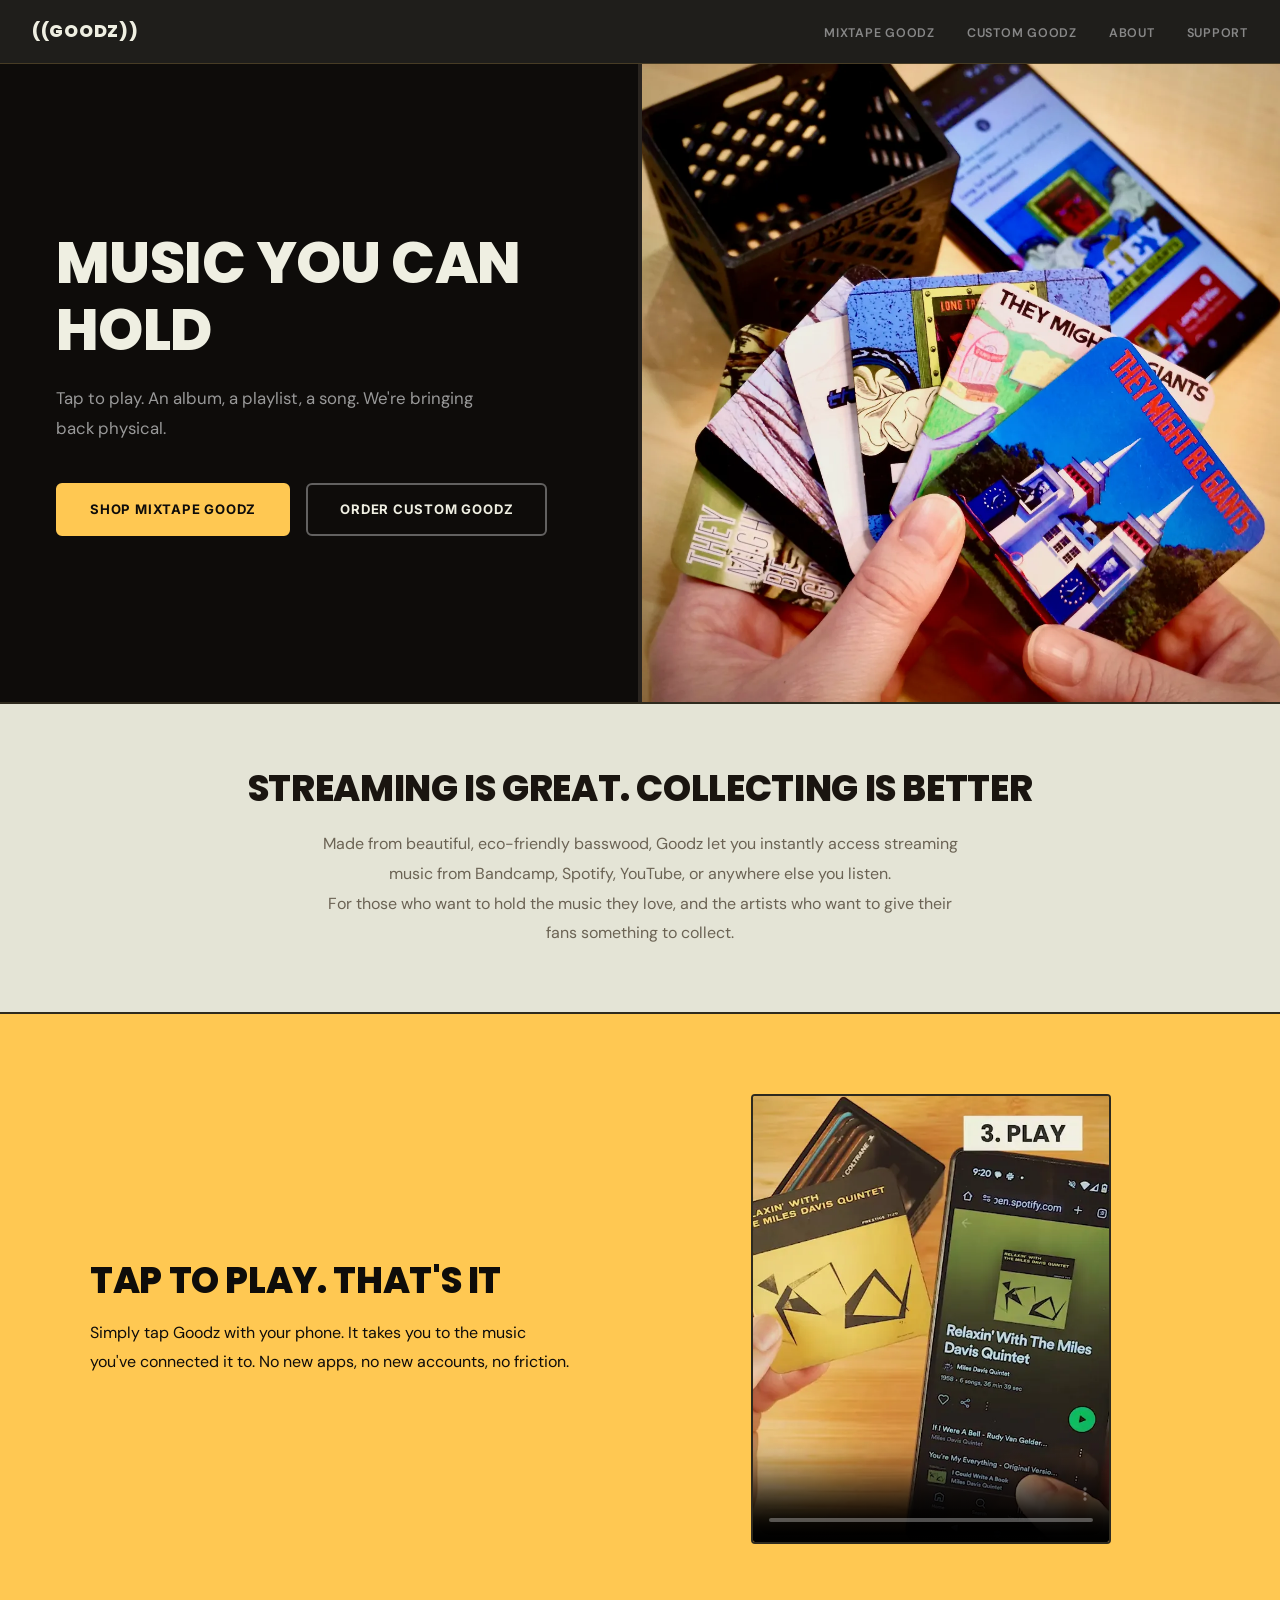
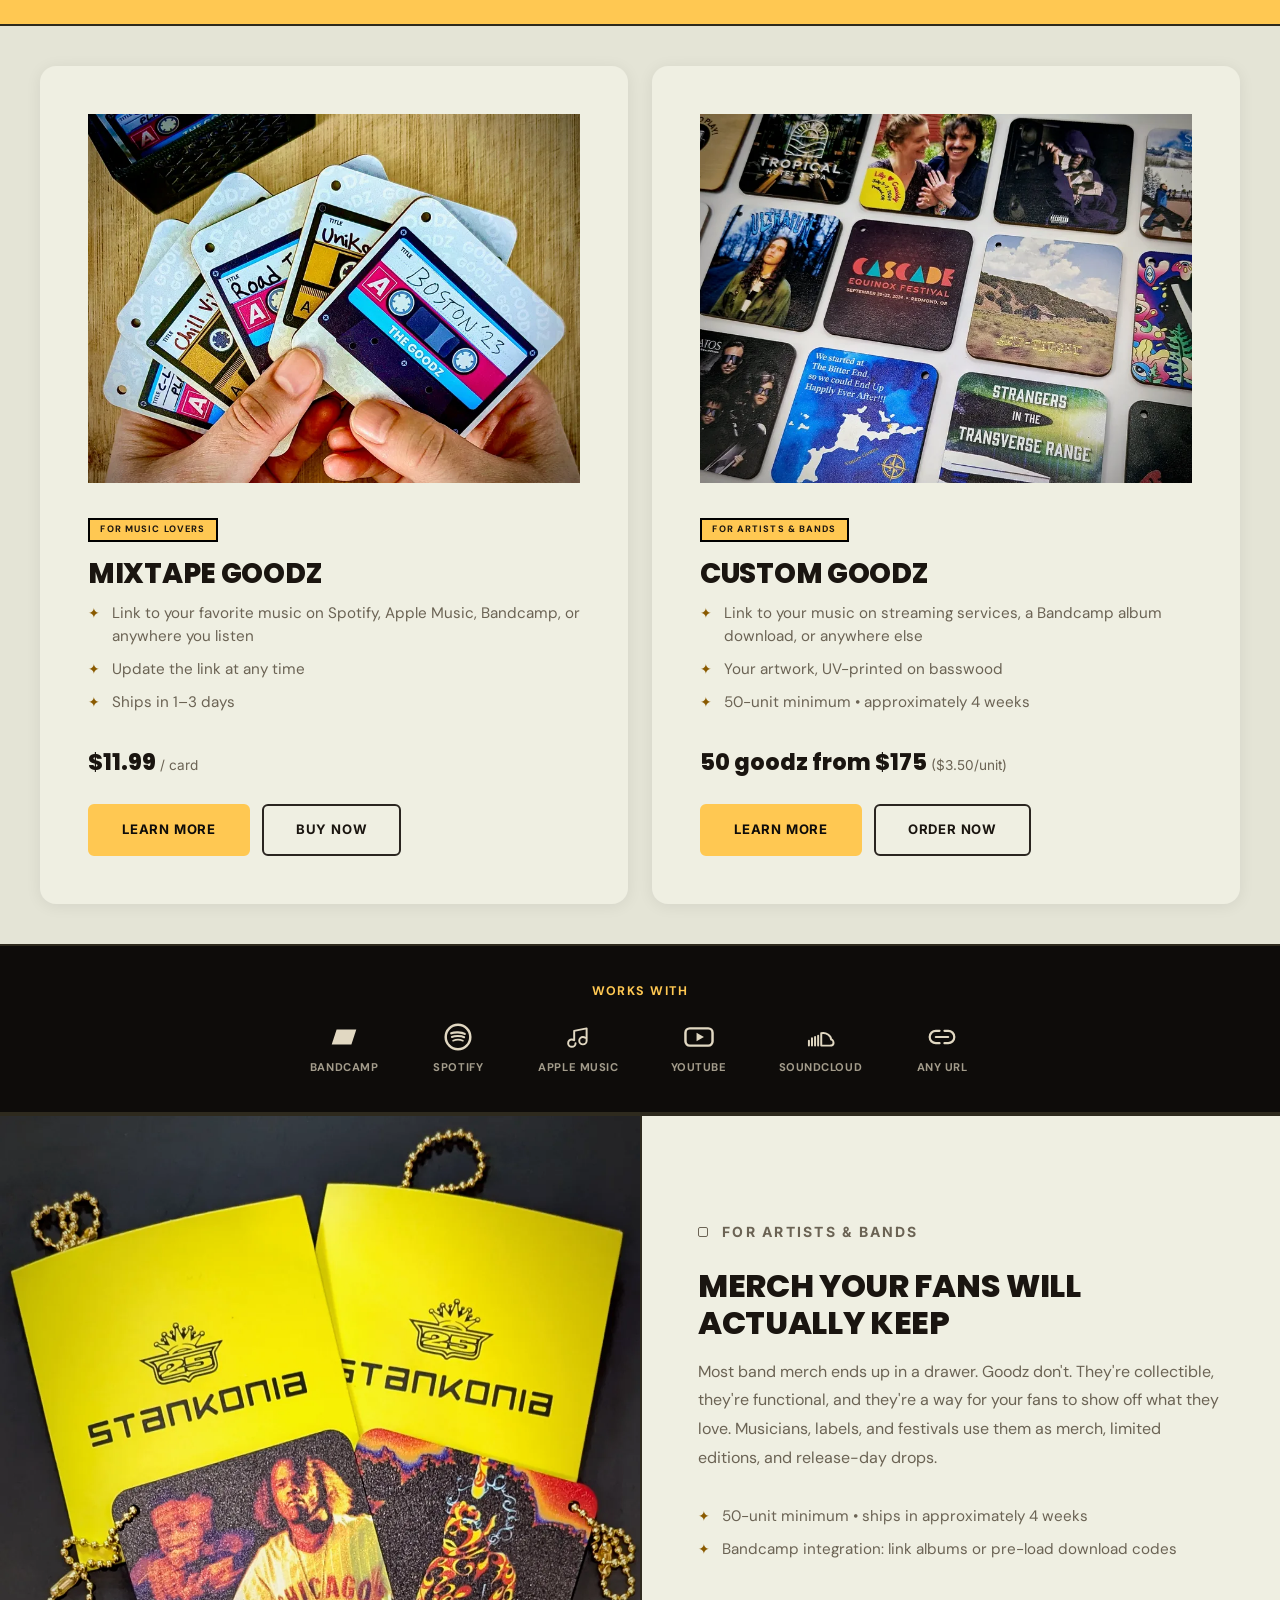
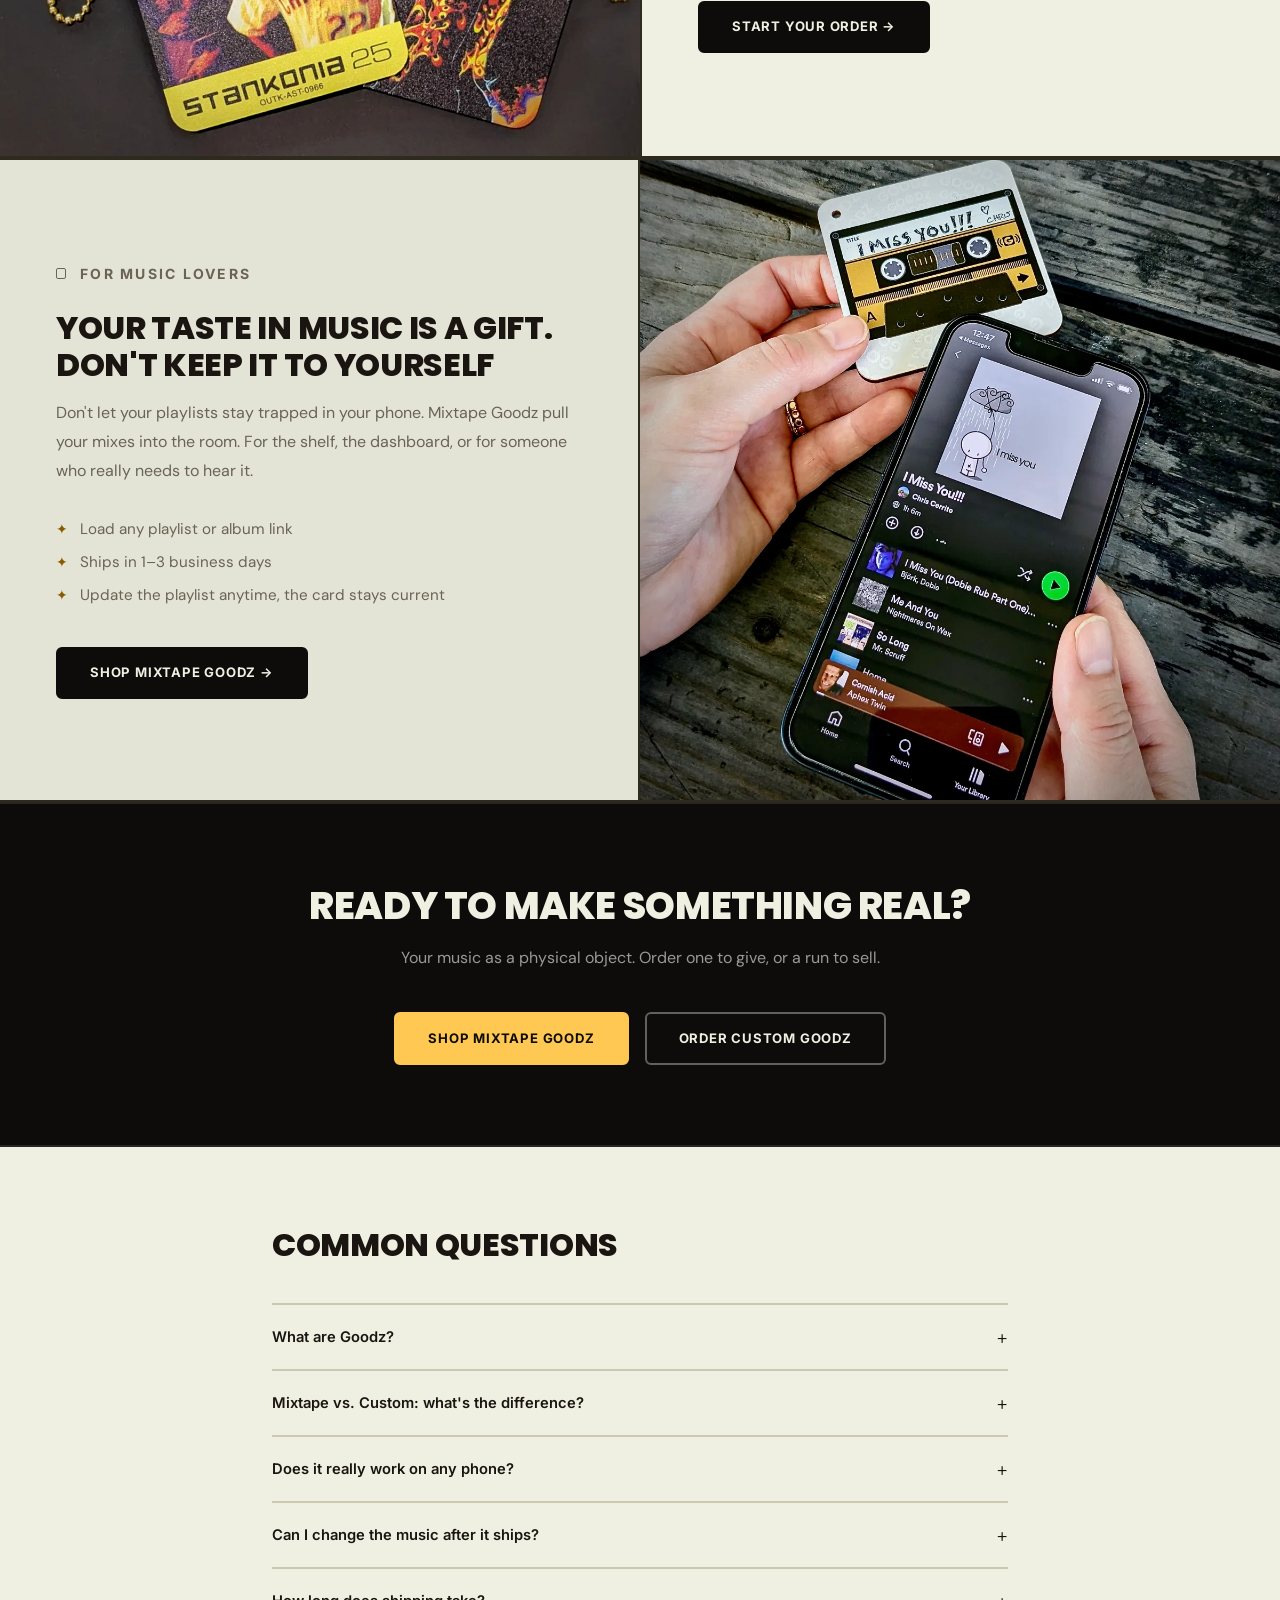
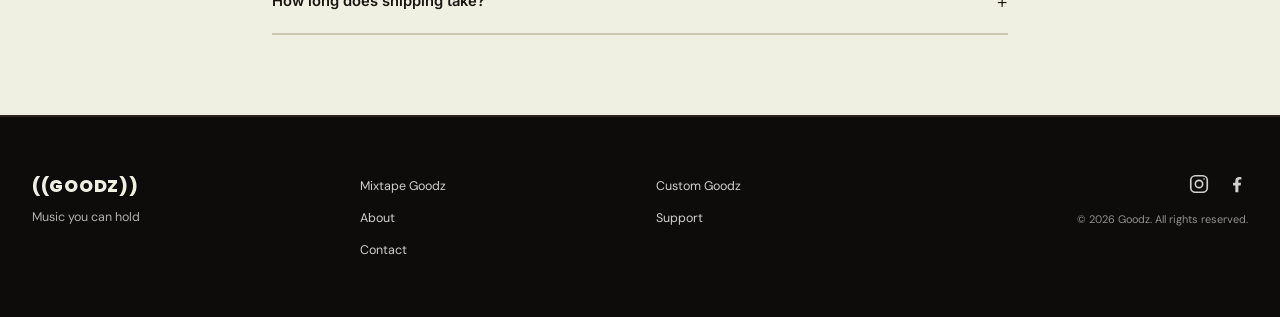
==== index.html @ 5e4407a6 "Pricing: round Custom Goodz base to $3.50 / $175 sitewide Update the 50-unit base price from $3.51 t" ====
<!DOCTYPE html>
<html lang="en">
<head>
  <meta charset="UTF-8">
  <meta name="viewport" content="width=device-width, initial-scale=1.0">
  <title>Goodz - Music You Can Hold</title>
  <link rel="preconnect" href="https://fonts.googleapis.com">
  <link href="https://fonts.googleapis.com/css2?family=Poppins:wght@700;800&family=Inter:wght@400;500;600;700&display=swap" rel="stylesheet">
  <link rel="icon" type="image/png" href="favicon.png">
  <link rel="apple-touch-icon" href="apple-touch-icon.png">
  <link rel="stylesheet" href="style.css">
  <link rel="stylesheet" href="style-warm.css">
  <style>
    .usp-list { list-style: none; display: flex; flex-direction: column; gap: 0.65rem; margin-bottom: 2rem; }
    .usp-list li { display: flex; align-items: baseline; gap: 0.75rem; font-size: 0.95rem; color: var(--text-light); }
    .usp-list li::before { content: "✦"; color: var(--amber-ink); flex-shrink: 0; font-size: 0.85rem; }

    .feature-grid { display: grid; grid-template-columns: repeat(3, 1fr); gap: 0; border: var(--border); margin-top: 2.5rem; }
    .feature-card { padding: 2.5rem 2rem; border-right: var(--border-inner); }
    .feature-card:last-child { border-right: none; }
    .feature-icon { font-size: 1.75rem; margin-bottom: 1rem; display: block; }
    .feature-card h3 { font-size: 0.9rem; margin-bottom: 0.5rem; }
    .feature-card p { font-size: 0.82rem; color: var(--text-light); line-height: 1.65; }

    @media (max-width: 900px) {
      .feature-grid { grid-template-columns: 1fr; }
      .feature-card { border-right: none; border-bottom: var(--border-inner); }
      .feature-card:last-child { border-bottom: none; }
    }

    .two-audience {
      background: var(--off-white);
      border-bottom: var(--border);
      padding: 4rem 2rem;
    }
    .two-audience-inner {
      max-width: 800px;
      margin: 0 auto;
      text-align: center;
    }
    .two-audience h2 { font-size: clamp(1.5rem, 3vw, 2.25rem); margin-bottom: 1.25rem; }
    .two-audience p { font-size: 1rem; color: var(--text-light); line-height: 1.85; max-width: 640px; margin: 0 auto; }

    .video-section {
      background: var(--amber);
      border-bottom: var(--border);
      padding: 5rem 2rem;
    }
    .video-inner {
      max-width: 1100px;
      margin: 0 auto;
      display: grid;
      grid-template-columns: 1fr 1fr;
      gap: 4rem;
      align-items: center;
    }
    .video-text h2 { font-size: clamp(1.6rem, 3vw, 2.25rem); margin-bottom: 1rem; color: var(--black); }
    .video-text p { color: var(--black); line-height: 1.85; max-width: 480px; }
    .video-frame { display: flex; justify-content: center; }
    .video-frame video {
      width: 100%;
      max-width: 360px;
      aspect-ratio: 4/5;
      background: #000;
      border: var(--border);
      border-radius: 4px;
      object-fit: cover;
    }
    @media (max-width: 900px) {
      .video-inner { grid-template-columns: 1fr; gap: 2rem; }
      .video-text { text-align: center; }
      .video-text p { margin: 0 auto; }
    }
  </style>
</head>
<body>

<!-- NAV -->
<nav class="nav">
  <a href="index.html" class="nav-logo">((GOODZ))</a>
  <ul class="nav-links">
    <li><a href="mixtape.html">Mixtape Goodz</a></li>
    <li><a href="custom.html">Custom Goodz</a></li>
    <li><a href="about.html">About</a></li>
    <li><a href="support.html">Support</a></li>  </ul>
  <button class="nav-toggle" aria-label="Menu" onclick="document.querySelector(&apos;.nav-links&apos;).classList.toggle(&apos;is-open&apos;)">☰</button>
</nav>

<!-- HERO -->
<section class="hero">
  <div class="hero-text">
    <h1 class="hero-title">Music you can hold</h1>
    <p class="hero-sub">Tap to play. An album, a playlist, a song. We're bringing back physical.</p>
    <div class="hero-ctas">
      <a href="mixtape.html" class="btn btn-amber">Shop Mixtape Goodz</a>
      <a href="custom.html" class="btn btn-ghost">Order Custom Goodz</a>
    </div>
  </div>
  <div class="hero-visual">
    <img src="photos/home-hero.webp" alt="A fan of Goodz cards held in two hands, with a wooden crate of Goodz and a phone showing a Bandcamp page in the background.">
  </div>
</section>


<!-- TWO-AUDIENCE INTRO -->
<div class="two-audience">
  <div class="two-audience-inner">
    <h2>Streaming is great. Collecting is better</h2>
    <p>Made from beautiful, eco-friendly basswood, Goodz let you instantly access streaming music from Bandcamp, Spotify, YouTube, or anywhere else you listen.</p>
    <p>For those who want to hold the music they love, and the artists who want to give their fans something to collect.</p>
  </div>
</div>

<!-- VIDEO EXPLAINER -->
<section class="video-section">
  <div class="video-inner">
    <div class="video-text">
      <h2>Tap to Play. That's It</h2>
      <p>Simply tap Goodz with your phone. It takes you to the music you've connected it to. No new apps, no new accounts, no friction.</p>
    </div>
    <div class="video-frame">
      <video src="photos/explainer.mp4" poster="photos/explainer-poster.webp" autoplay muted loop playsinline controls preload="metadata" aria-label="Explainer video showing a Goodz card being tapped with a phone, which opens a Miles Davis album on Spotify."></video>
    </div>
  </div>
</section>

<!-- PRODUCT CARDS -->
<div class="product-grid">
  <div class="product-card">
    <div class="product-card-img">
      <img src="photos/home-mixtape-card.webp" alt="A fan of cassette-themed Mixtape Goodz cards held in two hands, with a small wooden crate of more Goodz in the background.">
    </div>
    <div class="product-tag">For Music Lovers</div>
    <h2>Mixtape Goodz</h2>
    <ul class="usp-list">
      <li>Link to your favorite music on Spotify, Apple Music, Bandcamp, or anywhere you listen</li>
      <li>Update the link at any time</li>
      <li>Ships in 1–3 days</li>
    </ul>
    <div class="product-price">$11.99 <span>/ card</span></div>
    <div class="btn-group">
      <a href="mixtape.html" class="btn btn-amber">Learn more</a>
      <a href="https://shop.getthegoodz.com" class="btn btn-outline">Buy now</a>
    </div>
  </div>
  <div class="product-card">
    <div class="product-card-img">
      <img src="photos/home-custom-card.webp" alt="A flat lay of many custom-printed Goodz cards showing various album art and event designs.">
    </div>
    <div class="product-tag">For Artists &amp; Bands</div>
    <h2>Custom Goodz</h2>
    <ul class="usp-list">
      <li>Link to your music on streaming services, a Bandcamp album download, or anywhere else</li>
      <li>Your artwork, UV-printed on basswood</li>
      <li>50-unit minimum • approximately 4 weeks</li>
    </ul>
    <div class="product-price">50 goodz from $175 <span>($3.50/unit)</span></div>
    <div class="btn-group">
      <a href="custom.html" class="btn btn-amber">Learn more</a>
      <a href="order.html" class="btn btn-outline">Order now</a>
    </div>
  </div>
</div>

<!-- COMPAT BAR -->
<div class="compat-bar dark">
  <div class="works-with-inner">
    <strong class="works-with-label">Works with</strong>
    <div class="works-with-icons">
      <div class="works-with-item" title="Bandcamp">
        <svg width="32" height="32" viewBox="0 0 26 26" fill="none" aria-hidden="true">
          <path d="M7 7 L23 7 L19 19 L3 19 Z" fill="currentColor"/>
        </svg>
        <span>Bandcamp</span>
      </div>
      <div class="works-with-item" title="Spotify">
        <svg width="32" height="32" viewBox="0 0 26 26" fill="none" aria-hidden="true">
          <circle cx="13" cy="13" r="10" stroke="currentColor" stroke-width="2"/>
          <path d="M7.5 10 C 10 9 16 9 18.5 10.5" stroke="currentColor" stroke-width="1.8" fill="none" stroke-linecap="round"/>
          <path d="M8 13 C 10.5 12 15.5 12 18 13.2" stroke="currentColor" stroke-width="1.6" fill="none" stroke-linecap="round"/>
          <path d="M9 16 C 11 15.2 15 15.2 17 16" stroke="currentColor" stroke-width="1.4" fill="none" stroke-linecap="round"/>
        </svg>
        <span>Spotify</span>
      </div>
      <div class="works-with-item" title="Apple Music">
        <svg width="32" height="32" viewBox="0 0 26 26" fill="none" aria-hidden="true">
          <path d="M11 18 C11 19.66 9.66 21 8 21 C6.34 21 5 19.66 5 18 C5 16.34 6.34 15 8 15 C8.7 15 9.36 15.24 9.9 15.63 V8 L20 6 V16 C20 17.66 18.66 19 17 19 C15.34 19 14 17.66 14 16 C14 14.34 15.34 13 17 13 C17.7 13 18.36 13.24 18.9 13.63" stroke="currentColor" stroke-width="1.6" fill="none" stroke-linejoin="round" stroke-linecap="round"/>
        </svg>
        <span>Apple Music</span>
      </div>
      <div class="works-with-item" title="YouTube">
        <svg width="32" height="32" viewBox="0 0 26 26" fill="none" aria-hidden="true">
          <rect x="2" y="6" width="22" height="14" rx="3.5" stroke="currentColor" stroke-width="2"/>
          <path d="M11 9.5 L17 13 L11 16.5 Z" fill="currentColor"/>
        </svg>
        <span>YouTube</span>
      </div>
      <div class="works-with-item" title="SoundCloud">
        <svg width="32" height="32" viewBox="0 0 26 26" fill="none" aria-hidden="true">
          <path d="M4 16 V20 M6.5 14 V20 M9 13 V20 M11.5 12 V20" stroke="currentColor" stroke-width="1.6" stroke-linecap="round"/>
          <path d="M14 10 C 18 9 22 12 22 15 C 23 15 24 16.3 24 17.8 C 24 19.45 22.66 20 21 20 L 14 20 Z" stroke="currentColor" stroke-width="1.6" fill="none" stroke-linejoin="round"/>
        </svg>
        <span>SoundCloud</span>
      </div>
      <div class="works-with-item" title="Any URL">
        <svg width="32" height="32" viewBox="0 0 26 26" fill="none" aria-hidden="true">
          <path d="M11 8 H8 a5 5 0 0 0 0 10 H11" stroke="currentColor" stroke-width="1.8" stroke-linecap="round" fill="none"/>
          <path d="M15 8 H18 a5 5 0 0 1 0 10 H15" stroke="currentColor" stroke-width="1.8" stroke-linecap="round" fill="none"/>
          <path d="M8 13 H18" stroke="currentColor" stroke-width="1.8" stroke-linecap="round"/>
        </svg>
        <span>Any URL</span>
      </div>
    </div>
  </div>
</div>

<!-- SPLIT: CUSTOM -->
<div class="split">
  <div class="split-img">
    <img src="photos/home-split-custom.webp" alt="Two Outkast Stankonia 25 Custom Goodz: a yellow card with the Stankonia text logo and a smaller card with the album cover artwork.">
  </div>
  <div class="split-text">
    <p class="section-label">For Artists &amp; Bands</p>
    <h2>Merch your fans will actually keep</h2>
    <p>Most band merch ends up in a drawer. Goodz don't. They're collectible, they're functional, and they're a way for your fans to show off what they love. Musicians, labels, and festivals use them as merch, limited editions, and release-day drops.</p>
    <ul class="usp-list" style="margin-top:0.5rem;">
      <li>50-unit minimum • ships in approximately 4 weeks</li>
      <li>Bandcamp integration: link albums or pre-load download codes</li>
    </ul>
    <a href="custom.html" class="btn btn-black" style="align-self:flex-start;margin-top:0.5rem;">Start your order →</a>
  </div>
</div>

<!-- SPLIT: MIXTAPE -->
<div class="split reverse" style="background:var(--off-white);">
  <div class="split-text">
    <p class="section-label">For Music Lovers</p>
    <h2>Your taste in music is a gift. Don't keep it to yourself</h2>
    <p>Don't let your playlists stay trapped in your phone. Mixtape Goodz pull your mixes into the room. For the shelf, the dashboard, or for someone who really needs to hear it.</p>
    <ul class="usp-list" style="margin-top:0.5rem;">
      <li>Load any playlist or album link</li>
      <li>Ships in 1–3 business days</li>
      <li>Update the playlist anytime, the card stays current</li>
    </ul>
    <a href="mixtape.html" class="btn btn-black" style="align-self:flex-start;margin-top:0.5rem;">Shop Mixtape Goodz →</a>
  </div>
  <div class="split-img">
    <img src="photos/home-split-mixtape.webp" alt="An 'I Miss You!!!' cassette-themed Mixtape Goodz held next to a phone showing the same-named Spotify playlist by Chris Cerrito.">
  </div>
</div>

<!-- CTA -->
<div class="cta-band">
  <h2>Ready to Make Something Real?</h2>
  <p>Your music as a physical object. Order one to give, or a run to sell.</p>
  <div style="display:flex;gap:1rem;justify-content:center;flex-wrap:wrap;">
    <a href="https://shop.getthegoodz.com" class="btn btn-amber">Shop Mixtape Goodz</a>
    <a href="custom.html" class="btn btn-ghost">Order Custom Goodz</a>
  </div>
</div>

<!-- FAQ -->
<div class="faq" id="faq">
  <h2>Common Questions</h2>

  <div class="faq-item">
    <button class="faq-q" onclick="toggleFaq(this)">What are Goodz? <span class="icon">+</span></button>
    <div class="faq-a">Small wooden cards, about the size of a coaster, with an NFC chip inside. Tap one with your phone and it opens a link. Usually music. Sometimes a video, a web page, or anything else. No app, no account, no download.</div>
  </div>

  <div class="faq-item">
    <button class="faq-q" onclick="toggleFaq(this)">Mixtape vs. Custom: what's the difference? <span class="icon">+</span></button>
    <div class="faq-a">Mixtape Goodz are ready-made cards you load with any playlist link. One-off gifts, personal mixtapes, that kind of thing. Custom Goodz are printed with your own artwork, ordered in runs of 50 or more, and made for artists, labels, and events who want something to sell or hand out.</div>
  </div>

  <div class="faq-item">
    <button class="faq-q" onclick="toggleFaq(this)">Does it really work on any phone? <span class="icon">+</span></button>
    <div class="faq-a">Yes. Works on iPhone 7 and later (hold the top of the phone near the card) and virtually all Android phones made after 2015 (hold the back). The NFC hardware is already in the phone, so there's nothing to download.</div>
  </div>

  <div class="faq-item">
    <button class="faq-q" onclick="toggleFaq(this)">Can I change the music after it ships? <span class="icon">+</span></button>
    <div class="faq-a">Depends which one. Mixtape Goodz can be re-pointed anytime: simply change the destination URL and every tap goes to the new link. Custom Goodz work differently: the artist or brand who placed the order can update the link across the entire run, but individual fans can't redirect the card they're holding. Either way, if the link points to a playlist you control, updating that playlist updates what anyone tapping the card hears.</div>
  </div>

  <div class="faq-item">
    <button class="faq-q" onclick="toggleFaq(this)">How long does shipping take? <span class="icon">+</span></button>
    <div class="faq-a">Mixtape Goodz ship in 1–3 business days. Custom Goodz take approximately 4 weeks from artwork approval to delivery.</div>
  </div>
</div>

<!-- FOOTER -->
<footer>
  <div>
    <div class="footer-logo">((GOODZ))</div>
    <div class="footer-tagline">Music you can hold</div>
  </div>
  <ul class="footer-links">
    <li><a href="mixtape.html">Mixtape Goodz</a></li>
    <li><a href="custom.html">Custom Goodz</a></li>
    <li><a href="about.html">About</a></li>    <li><a href="support.html">Support</a></li>
    <li><a href="https://www.getthegoodz.com/contact">Contact</a></li>
  </ul>
  <div class="footer-right">
    <div class="footer-social">
      <a href="https://www.instagram.com/getthegoodz" aria-label="Instagram">
        <svg viewBox="0 0 24 24" width="22" height="22" fill="none" stroke="currentColor" stroke-width="1.8" stroke-linecap="round" stroke-linejoin="round" aria-hidden="true"><rect x="3" y="3" width="18" height="18" rx="5"/><circle cx="12" cy="12" r="4"/><circle cx="17.5" cy="6.5" r="0.9" fill="currentColor" stroke="none"/></svg>
      </a>
      <a href="https://www.facebook.com/getthegoodz" aria-label="Facebook">
        <svg viewBox="0 0 24 24" width="22" height="22" fill="currentColor" aria-hidden="true"><path d="M13.5 21v-7.5h2.5l.4-3h-2.9V8.6c0-.9.25-1.5 1.55-1.5h1.65V4.4c-.3-.04-1.3-.12-2.45-.12-2.4 0-4.05 1.46-4.05 4.15v2.07H7.7v3h2.5V21h3.3z"/></svg>
      </a>
    </div>
    <div class="footer-copy">© 2026 Goodz. All rights reserved.</div>
  </div>
</footer>

<script>
function toggleFaq(btn) { btn.parentElement.classList.toggle('open'); }
</script>
</body>
</html>
---- style.css ----
*, *::before, *::after { box-sizing: border-box; margin: 0; padding: 0; }

:root {
  --amber: #E8A820;
  --amber-dark: #cf941a;
  --amber-ink: #8a5a00;        /* darker amber for foreground glyphs on light backgrounds */
  --black: #111111;
  --black-border: #000000;
  --white: #ffffff;
  --off-white: #f7f6f1;
  --text: #1a1a1a;
  --text-light: #666666;
  --text-lighter: #999999;
  --border: 2px solid #111111;
  --border-inner: 1px solid #d8d5cc;
}

html { scroll-behavior: smooth; }

body {
  font-family: 'Inter', sans-serif;
  background: var(--white);
  color: var(--text);
  font-size: 16px;
  line-height: 1.5;
}

h1, h2, h3, h4 {
  font-family: 'Poppins', sans-serif;
  font-weight: 800;
  text-transform: uppercase;
  line-height: 1.15;
  letter-spacing: -0.01em;
}

a { color: inherit; text-decoration: none; }
img { display: block; width: 100%; }

/* ── NAV ── */
.nav {
  position: sticky; top: 0; z-index: 100;
  background: var(--black);
  border-bottom: 2px solid #222;
  padding: 0 2rem;
  display: flex;
  align-items: center;
  justify-content: space-between;
  height: 64px;
}

.nav-logo {
  font-family: 'Poppins', sans-serif;
  font-weight: 800;
  font-size: 1.1rem;
  letter-spacing: 0.04em;
  color: var(--white);
}

.nav-links {
  display: flex;
  align-items: center;
  gap: 2rem;
  list-style: none;
}

.nav-links a {
  font-size: 0.78rem;
  font-weight: 600;
  letter-spacing: 0.06em;
  text-transform: uppercase;
  color: #888;
  transition: color 0.15s;
}

.nav-links a:hover { color: var(--white); }

.nav-links a.is-current { color: var(--white); box-shadow: 0 4px 0 var(--amber); }
.nav-links a.is-current:hover { color: var(--white); }

.nav-shop {
  background: var(--amber) !important;
  color: var(--black) !important;
  padding: 0.5rem 1.25rem;
  font-weight: 700;
  font-size: 0.78rem;
  letter-spacing: 0.06em;
  text-transform: uppercase;
  border: none;
  transition: background 0.15s;
}

.nav-shop:hover { background: var(--amber-dark) !important; color: var(--black) !important; }

.nav-toggle { display: none; background: none; border: none; cursor: pointer; font-size: 1.5rem; color: #fff; }

/* ── BUTTONS ── */
.btn {
  display: inline-block;
  padding: 0.9rem 2rem;
  font-family: 'Inter', sans-serif;
  font-weight: 700;
  font-size: 0.82rem;
  letter-spacing: 0.06em;
  text-transform: uppercase;
  cursor: pointer;
  transition: all 0.15s;
  text-align: center;
}

.btn-amber  { background: var(--amber); color: var(--black); border: 2px solid var(--amber); }
.btn-amber:hover { background: var(--amber-dark); border-color: var(--amber-dark); }

.btn-yellow { background: var(--amber); color: var(--black); border: 2px solid var(--amber); }
.btn-yellow:hover { background: var(--amber-dark); border-color: var(--amber-dark); }

.btn-white  { background: var(--white); color: var(--black); border: 2px solid var(--white); }
.btn-white:hover  { background: #e5e3dd; border-color: #e5e3dd; }

.btn-ghost  { background: transparent; color: var(--white); border: 2px solid rgba(255,255,255,0.35); }
.btn-ghost:hover  { border-color: var(--white); }

.btn-black  { background: var(--black); color: var(--white); border: 2px solid var(--black); }
.btn-black:hover  { background: #2a2a2a; }

.btn-outline { background: transparent; color: var(--text); border: 2px solid var(--black-border); }
.btn-outline:hover { background: var(--off-white); }

/* ── IMAGE PLACEHOLDER ── */
.img-placeholder {
  background: linear-gradient(145deg, #e2dfd6 0%, #ccc9bf 100%);
  display: flex;
  align-items: flex-end;
  justify-content: flex-start;
  color: rgba(0,0,0,0.18);
  font-size: 0.6rem;
  font-weight: 600;
  text-transform: uppercase;
  letter-spacing: 0.07em;
  padding: 1rem;
}

.img-placeholder.dark {
  background: linear-gradient(145deg, #2c2a28 0%, #1a1816 100%);
  color: rgba(255,255,255,0.1);
}

.img-placeholder.warm {
  background: linear-gradient(145deg, #d4c5a5 0%, #bfaa88 100%);
  color: rgba(0,0,0,0.15);
}

/* ── SECTIONS ── */
.section    { padding: 5rem 2rem; max-width: 1200px; margin: 0 auto; }
.section-full { padding: 5rem 2rem; }
.section-sm { padding: 3.5rem 2rem; max-width: 1200px; margin: 0 auto; }

.section-label {
  font-family: 'Inter', sans-serif;
  font-size: 0.875rem;
  font-weight: 700;
  text-transform: uppercase;
  letter-spacing: 0.16em;
  color: var(--text-lighter);
  margin-bottom: 0.75rem;
}

.section-label.on-dark { color: var(--amber); }

/* ── HERO ── */
.hero {
  background: var(--black);
  color: var(--white);
  border-bottom: var(--border);
  display: grid;
  grid-template-columns: 1fr 1fr;
  min-height: 540px;
}

.hero-text {
  padding: 4.5rem 3.5rem;
  display: flex;
  flex-direction: column;
  justify-content: center;
  border-right: 2px solid #2a2a2a;
}

.hero-title {
  font-size: clamp(2.5rem, 4.5vw, 4.5rem);
  margin-bottom: 1.25rem;
  color: var(--white);
}

.hero-sub {
  font-size: 1.05rem;
  color: #999;
  margin-bottom: 2.5rem;
  max-width: 420px;
  line-height: 1.8;
}

.hero-ctas { display: flex; gap: 1rem; flex-wrap: wrap; }

.hero-visual {
  background: #1a1a1a;
  border-left: 2px solid #2a2a2a;
  position: relative;
  overflow: hidden;
}
.hero-visual img {
  width: 100%;
  height: 100%;
  object-fit: cover;
}

/* ── PRODUCT GRID ── */
.product-grid {
  display: grid;
  grid-template-columns: 1fr 1fr;
  border-top: var(--border);
  border-bottom: var(--border);
}

.product-card {
  padding: 3rem;
  border-right: var(--border-inner);
  background: var(--white);
}

.product-card:last-child { border-right: none; }

.product-card-img { aspect-ratio: 4/3; margin-bottom: 2rem; overflow: hidden; }
.product-card-img img { width: 100%; height: 100%; object-fit: cover; }

.product-tag {
  display: inline-block;
  background: var(--amber);
  border: 2px solid #000;
  padding: 0.2rem 0.65rem;
  font-size: 0.58rem;
  font-weight: 700;
  text-transform: uppercase;
  letter-spacing: 0.12em;
  margin-bottom: 1rem;
}

.product-card h2 { font-size: 1.75rem; margin-bottom: 0.75rem; }
.product-card p  { color: var(--text-light); margin-bottom: 1.5rem; line-height: 1.75; font-size: 0.95rem; }
.product-price   { font-size: 1.4rem; font-weight: 800; margin-bottom: 1.5rem; font-family: 'Poppins', sans-serif; }
.product-price span { font-size: 0.85rem; font-weight: 400; color: var(--text-light); font-family: 'Inter', sans-serif; }

/* ── PROOF BAR ── */
.proof-bar {
  background: var(--black);
  color: var(--white);
  padding: 1.85rem 2rem;
  display: flex;
  justify-content: center;
  gap: 3rem;
  flex-wrap: wrap;
  border-top: var(--border);
  border-bottom: var(--border);
}

.proof-item {
  display: flex;
  align-items: baseline;
  gap: 0.55rem;
  font-size: 1.05rem;
  line-height: 1.4;
}

.proof-value {
  font-family: 'Poppins', sans-serif;
  font-weight: 700;
  color: var(--amber);
  letter-spacing: 0.005em;
  white-space: nowrap;
  flex-shrink: 0;
}

.proof-text {
  color: #d6d6d6;
  font-weight: 400;
}

/* ── HOW THE TAP WORKS ── */
.tap-section {
  background: var(--off-white);
  /* No border-top: the preceding video-section already draws a
     border-bottom, so a top border here doubled the seam into a
     too-thick line (the amber/cream boundary made both visible). */
  border-bottom: var(--border);
  padding: 5rem 2rem;
}

.tap-inner {
  max-width: 1200px;
  margin: 0 auto;
}

.steps {
  display: grid;
  grid-template-columns: repeat(3, 1fr);
  gap: 1rem;
  margin-top: 2.5rem;
}

/* Numeral beside the text (Option A): big numeral in column 1, the
   title + sentence stacked in column 2, vertically centered together —
   no dividing rule, no dead space above the title. */
.steps .step {
  --step-bg: var(--amber);
  display: grid;
  grid-template-columns: auto 1fr;
  align-items: start;
  column-gap: 1.4rem;
  padding: 2.25rem 2.5rem;
  border: 2px solid var(--black);
  background: var(--step-bg);
  color: var(--black);
}
.steps .step p { color: inherit; }

/* Top-aligned with the title (caps roughly level) so the numeral and
   title share a top edge, and a wrapping sentence grows the card
   downward only — not in both directions. line-height 0.9 trims the
   numeral's box so its cap sits near the top, matching the title. */
.step-num {
  grid-column: 1;
  grid-row: 1 / span 2;
  align-self: start;
  font-family: 'Poppins', sans-serif;
  font-size: 3.75rem;
  font-weight: 800;
  color: var(--black);
  line-height: 0.9;
  letter-spacing: -0.04em;
}

.steps .step h3 { grid-column: 2; align-self: start; font-size: 1.1rem; margin-bottom: 0.25rem; }
.steps .step p  { grid-column: 2; align-self: start; font-size: 0.92rem; color: rgba(0, 0, 0, 0.78); line-height: 1.55; }

/* ── COMPAT NOTE BAR ── */
.compat-bar {
  background: var(--amber);
  padding: 2.25rem 2rem;
  border-top: var(--border);
  border-bottom: var(--border);
}

.compat-bar-inner {
  max-width: 1100px;
  margin: 0 auto;
  display: grid;
  grid-template-columns: repeat(3, 1fr);
  gap: 2rem;
  align-items: center;
}

.compat-item {
  display: flex;
  align-items: center;
  gap: 0.9rem;
  justify-content: flex-start;
  text-align: left;
}

.compat-icon {
  flex-shrink: 0;
  color: var(--black);
}

.compat-text {
  display: flex;
  flex-direction: column;
  gap: 0.15rem;
  line-height: 1.35;
}

.compat-text strong {
  font-size: 0.95rem;
  font-weight: 700;
  color: var(--black);
}

.compat-text span {
  font-size: 0.8rem;
  color: rgba(0, 0, 0, 0.62);
}

/* Dark variant: amber on black */
.compat-bar.dark { background: var(--black); }
.compat-bar.dark .compat-icon { color: var(--amber); }
.compat-bar.dark .compat-text strong { color: var(--amber); }
.compat-bar.dark .compat-text span  { color: rgba(255, 245, 220, 0.7); }

/* "Works with" logo strip — DSP glyph row inside a .compat-bar */
.works-with-inner {
  max-width: 1100px;
  margin: 0 auto;
  display: flex;
  flex-direction: column;
  align-items: center;
  gap: 1.25rem;
}
.works-with-label {
  font-size: 0.78rem;
  font-weight: 700;
  color: var(--black);
  text-transform: uppercase;
  letter-spacing: 0.12em;
}
.works-with-icons {
  display: flex;
  gap: 3.25rem;
  flex-wrap: wrap;
  align-items: center;
  justify-content: center;
}
.works-with-item {
  display: flex;
  flex-direction: column;
  align-items: center;
  gap: 0.4rem;
  color: var(--black);
  min-width: 56px;
}
.works-with-item svg { display: block; }
.works-with-item span {
  font-size: 0.7rem;
  font-weight: 700;
  color: rgba(0, 0, 0, 0.72);
  text-transform: uppercase;
  letter-spacing: 0.05em;
}
.works-with-tagline {
  font-size: 0.78rem;
  color: rgba(0, 0, 0, 0.62);
  letter-spacing: 0.04em;
  text-align: center;
  margin: 0;
}
.compat-bar.dark .works-with-label { color: var(--amber); }
.compat-bar.dark .works-with-item { color: rgba(255, 245, 220, 0.88); }
.compat-bar.dark .works-with-item span { color: rgba(255, 245, 220, 0.62); }
.compat-bar.dark .works-with-tagline { color: rgba(255, 245, 220, 0.6); }
@media (max-width: 700px) {
  .works-with-inner { gap: 0.85rem; }
  .works-with-icons { gap: 1.5rem; }
}

/* ── SPLIT ── */
.split {
  display: grid;
  grid-template-columns: 1fr 1fr;
  border-top: var(--border);
  border-bottom: var(--border);
}

.split-img { aspect-ratio: 1; overflow: hidden; }
.split-img img { width: 100%; height: 100%; object-fit: cover; }

.split-text {
  padding: 4.5rem 3.5rem;
  display: flex;
  flex-direction: column;
  justify-content: center;
  border-left: var(--border);
}

.split-text h2 { font-size: 2rem; margin-bottom: 1rem; }
.split-text p  { color: var(--text-light); margin-bottom: 1.5rem; line-height: 1.8; }

.split.reverse .split-img { order: 2; border-left: var(--border); }
.split.reverse .split-text { border-left: none; border-right: var(--border); }

/* dark variant */
.split.dark { background: var(--black); color: var(--white); }
.split.dark .split-img { background: #1a1a1a; border-right: 2px solid #2a2a2a; }
.split.dark .split-text { border-left-color: #2a2a2a; }
.split.dark .split-text p { color: #888; }
.split.dark.reverse .split-text { border-right-color: #2a2a2a; }

/* ── REVENUE STRIP ── */
.revenue-strip {
  background: var(--amber);
  border-top: var(--border);
  border-bottom: var(--border);
  padding: 3rem 2rem;
}

.revenue-inner {
  max-width: 760px;
  margin: 0 auto;
  display: flex;
  flex-direction: column;
  align-items: center;
  gap: 1.75rem;
}

.revenue-math {
  display: flex;
  align-items: flex-end;
  justify-content: center;
  gap: 2.25rem;
  flex-wrap: wrap;
}

.revenue-block { text-align: center; }

.revenue-tagline {
  font-size: 0.88rem;
  text-transform: uppercase;
  letter-spacing: 0.12em;
  color: rgba(0,0,0,0.8);
  font-weight: 700;
  display: block;
  margin-bottom: 0.5rem;
}

.revenue-num {
  font-family: 'Poppins', sans-serif;
  font-size: 2.75rem;
  font-weight: 800;
  display: block;
  line-height: 1;
}

/* Detail line under the number ("50 units • $3.44 each"). Deliberately
   demoted vs the uppercase eyebrow above the number: smaller, lighter,
   sentence case, muted — so it reads as fine print and the $ number
   keeps the punch. */
.revenue-label {
  font-size: 0.85rem;
  letter-spacing: 0;
  color: rgba(0,0,0,0.6);
  font-weight: 500;
  margin-top: 0.4rem;
  display: block;
}

.revenue-arrow {
  font-size: 2rem;
  color: rgba(0,0,0,0.7);
  font-weight: 700;
  padding-bottom: 1.5rem;
}

.revenue-caption { max-width: 560px; text-align: center; }
.revenue-caption p { font-size: 1.05rem; font-weight: 600; color: rgba(0, 0, 0, 0.78); line-height: 1.55; }

/* ── SAMPLE BOX ── */
.sample-box {
  border: var(--border);
  background: var(--off-white);
  padding: 2rem 2.5rem;
  display: flex;
  align-items: center;
  justify-content: space-between;
  gap: 2rem;
  flex-wrap: wrap;
  margin: 2.5rem 0;
}

.sample-box-text h3 { font-size: 1rem; margin-bottom: 0.35rem; }
.sample-box-text p  { font-size: 0.875rem; color: var(--text-light); line-height: 1.65; max-width: 460px; }
.sample-price { font-family: 'Poppins', sans-serif; font-size: 1.75rem; font-weight: 800; white-space: nowrap; }

/* ── AUDIENCE / USE-CASE GRID ── */
.audience-grid {
  display: grid;
  grid-template-columns: repeat(4, 1fr);
  border: var(--border);
  margin-top: 2.5rem;
  overflow: hidden;
}
.audience-card {
  border-right: var(--border-inner);
  display: flex;
  flex-direction: column;
  overflow: hidden;
}
.audience-card:last-child { border-right: none; }
.audience-img {
  aspect-ratio: 4/5;
  overflow: hidden;
}
.audience-img img {
  width: 100%;
  height: 100%;
  object-fit: cover;
  display: block;
}
.audience-label {
  border-top: var(--border-inner);
  padding: 1rem 1rem;
  font-family: 'Poppins', sans-serif;
  font-weight: 700;
  font-size: 0.85rem;
  text-align: center;
}

/* ── USE CASES ── */
.use-cases {
  display: grid;
  grid-template-columns: repeat(4, 1fr);
  border: var(--border);
}

.use-case { border-right: var(--border-inner); overflow: hidden; }
.use-case:last-child { border-right: none; }
.use-case-img { aspect-ratio: 3/4; }

.use-case-label {
  padding: 1rem;
  border-top: var(--border-inner);
  font-family: 'Poppins', sans-serif;
  font-weight: 700;
  font-size: 0.72rem;
  text-transform: uppercase;
  letter-spacing: 0.06em;
}

/* ── CRED BAR ── */
.cred-bar {
  background: var(--off-white);
  border-top: var(--border);
  border-bottom: var(--border);
  padding: 5rem 2rem;
  text-align: center;
}

.cred-subhead {
  font-size: 1.05rem;
  font-weight: 500;
  color: var(--text-light);
  margin-bottom: 2.5rem;
  line-height: 1.5;
}

.cred-logos {
  display: flex;
  justify-content: center;
  align-items: center;
  gap: 4.5rem;
  flex-wrap: wrap;
}

.cred-logo {
  width: auto;
  display: block;
  filter: grayscale(1) brightness(0) opacity(0.72);
  transition: opacity 0.2s ease;
}

.cred-logo:hover { opacity: 0.95; }

.cred-logo--sony   { height: 55px; }
.cred-logo--warner { height: 40px; }
.cred-logo--craft  { height: 60px; }
.cred-logo--britney { height: 40px; }
.cred-logo--outkast { height: 56px; }
.cred-logo--tmbg    { height: 54px; }
.cred-logo--motorola { height: 56px; }

/* Dark cred-bar variant: black background, tan reversed-out logos */
.cred-bar.dark { background: var(--black); }
.cred-bar.dark .cred-subhead { color: rgba(255, 240, 210, 0.78); }
.cred-bar.dark .cred-logo {
  filter: brightness(0) invert(1) sepia(0.45) saturate(0.55) hue-rotate(-8deg);
  opacity: 0.92;
}
.cred-bar.dark .cred-logo:hover { opacity: 1; }

/* ── CTA BAND ── */
.cta-band {
  background: var(--black);
  color: var(--white);
  border-top: var(--border);
  border-bottom: var(--border);
  padding: 5rem 2rem;
  text-align: center;
}

.cta-band h2 { font-size: clamp(1.75rem, 3vw, 2.75rem); margin-bottom: 1rem; }
.cta-band p  { color: #999; margin-bottom: 2.5rem; max-width: 480px; margin-left: auto; margin-right: auto; line-height: 1.75; }
.cta-band-link {
  display: inline-block;
  margin-top: 1.5rem;
  font-size: 0.88rem;
  color: #aaa;
  text-decoration: underline;
  text-underline-offset: 3px;
}
.cta-band-link:hover { color: var(--white); }

/* ── PLATFORMS ── */
.platforms {
  display: flex;
  gap: 0.75rem;
  flex-wrap: wrap;
  align-items: center;
  justify-content: center;
  padding: 2rem;
  border-top: var(--border);
  border-bottom: var(--border);
  background: var(--off-white);
}

.platforms-label {
  font-size: 0.62rem;
  font-weight: 700;
  text-transform: uppercase;
  letter-spacing: 0.14em;
  color: var(--text-lighter);
  margin-right: 0.5rem;
}

.platform-pill {
  border: 2px solid #ccc;
  padding: 0.35rem 0.9rem;
  font-size: 0.75rem;
  font-weight: 600;
  background: var(--white);
  color: var(--text-light);
}

/* ── BANDCAMP SECTION ── */
.bandcamp-section {
  background: var(--black);
  color: var(--white);
  border-top: var(--border);
  border-bottom: var(--border);
  padding: 5rem 2rem;
}

.bandcamp-inner {
  max-width: 1200px;
  margin: 0 auto;
  display: grid;
  grid-template-columns: 1fr 1fr;
  gap: 5rem;
  align-items: center;
}

.bandcamp-text h2 { font-size: 2rem; margin-bottom: 1rem; }
.bandcamp-text p  { color: #888; line-height: 1.8; margin-bottom: 1.25rem; }

.bandcamp-img {
  position: relative;
  aspect-ratio: 1;
  overflow: hidden;
  background: var(--white);
  border: var(--border);
}

.video-callout {
  margin: 1.5rem 0 0;
  display: flex;
  flex-direction: column;
  gap: 0.5rem;
  max-width: 220px;
}
.video-callout video {
  width: 100%;
  aspect-ratio: 4/5;
  background: #000;
  border: var(--border);
  border-radius: 4px;
  display: block;
}
.video-callout-label {
  font-size: 0.78rem;
  color: var(--text-light);
  font-weight: 600;
}
.bandcamp-img img {
  position: absolute;
  top: 50%;
  left: 50%;
  width: 128%;
  height: 128%;
  object-fit: cover;
  transform: translate(-50%, -50%) rotate(-17deg);
}

.bandcamp-features { list-style: none; display: flex; flex-direction: column; gap: 0.75rem; }
.bandcamp-features li {
  display: flex;
  gap: 0.75rem;
  align-items: flex-start;
  font-size: 0.875rem;
  color: #aaa;
}
.bandcamp-features li::before { content: "✦"; color: var(--amber); flex-shrink: 0; margin-top: 0.1rem; }

/* ── FAQ ── */
.faq { max-width: 800px; margin: 0 auto; padding: 5rem 2rem; }
.faq h2 { font-size: 2rem; margin-bottom: 2.5rem; }

.faq-item { border-top: 2px solid #e4e2da; }
.faq-item:last-child { border-bottom: 2px solid #e4e2da; }

.faq-q {
  width: 100%;
  background: none;
  border: none;
  padding: 1.25rem 0;
  text-align: left;
  font-family: 'Inter', sans-serif;
  font-weight: 600;
  font-size: 0.92rem;
  cursor: pointer;
  display: flex;
  justify-content: space-between;
  align-items: center;
  gap: 1rem;
  color: var(--text);
}

.faq-q .icon { font-size: 1.2rem; font-weight: 300; flex-shrink: 0; transition: transform 0.2s; }
.faq-item.open .icon { transform: rotate(45deg); }

.faq-a {
  display: none;
  padding-bottom: 1.5rem;
  font-size: 0.875rem;
  color: var(--text-light);
  line-height: 1.8;
  max-width: 640px;
}

.faq-item.open .faq-a { display: block; }

/* ── FOOTER ── */
footer {
  background: var(--black);
  color: var(--white);
  padding: 3.5rem 2rem;
  display: grid;
  grid-template-columns: 1fr 2fr 1fr;
  gap: 3rem;
  border-top: var(--border);
}

.footer-logo {
  font-family: 'Poppins', sans-serif;
  font-weight: 800;
  font-size: 1.1rem;
  margin-bottom: 0.5rem;
  letter-spacing: 0.04em;
}

.footer-tagline { font-size: 0.78rem; color: #b0b0b0; }

.footer-links {
  display: grid;
  grid-template-columns: 1fr 1fr;
  gap: 0.5rem 2rem;
  list-style: none;
}

.footer-links a { font-size: 0.78rem; color: #d0d0d0; transition: color 0.15s; }
.footer-links a:hover { color: var(--white); }

.footer-right { text-align: right; }
.footer-social { display: flex; gap: 1rem; justify-content: flex-end; margin-bottom: 1rem; }
.footer-social a { display: inline-flex; align-items: center; justify-content: center; color: #d0d0d0; transition: color 0.15s; }
.footer-social a:hover { color: var(--amber); }
.footer-social a svg { display: block; }
.footer-copy { font-size: 0.68rem; color: #909090; }

/* ── PRICING TABLE ── */
.pricing-table { border: var(--border); overflow: hidden; margin-top: 1.5rem; }

.pricing-row {
  display: grid;
  grid-template-columns: 1fr 1fr;
  border-bottom: var(--border-inner);
}

.pricing-row:last-child { border-bottom: none; }
.pricing-row.header { background: var(--black); color: var(--white); border-bottom: var(--border); }

.pricing-cell {
  padding: 0.9rem 1.5rem;
  border-right: var(--border-inner);
  font-size: 0.875rem;
}

.pricing-cell:last-child { border-right: none; }
.pricing-row.header .pricing-cell { font-weight: 700; font-size: 0.68rem; text-transform: uppercase; letter-spacing: 0.08em; border-right-color: #2a2a2a; }
.pricing-cell.highlight { background: var(--amber); font-weight: 700; }

/* ── PAGE HERO (inner pages) ── */
.page-hero {
  background: var(--black);
  color: var(--white);
  padding: 2.5rem 2rem 4rem;
  border-bottom: var(--border);
}

.page-hero-inner {
  max-width: 1200px;
  margin: 0 auto;
  display: grid;
  grid-template-columns: minmax(0, 1fr) minmax(0, 1fr);
  gap: 4rem;
  align-items: center;
}
.page-hero-inner:not(:has(.page-hero-visual)) {
  grid-template-columns: 1fr;
}
.page-hero-text { max-width: 540px; }
.page-hero h1 { font-size: clamp(2.25rem, 4vw, 3.5rem); margin-bottom: 1.25rem; }
.page-hero p  { font-size: 1.05rem; color: #999; max-width: 540px; line-height: 1.8; }
.page-hero .hero-ctas { margin-top: 2.5rem; }

.page-hero-visual img {
  display: block;
  width: 100%;
  height: auto;
  max-width: 560px;
  margin-left: auto;
}

/* ── BUTTON GROUP ── */
.btn-group {
  display: flex;
  gap: 0.75rem;
  flex-wrap: wrap;
  align-items: center;
}

/* ── PRODUCT DETAIL (mixtape page 2-col) ── */
.product-detail {
  display: grid;
  grid-template-columns: 1fr 1fr;
  border-bottom: var(--border);
}

.product-detail-img { border-right: var(--border); }
.product-detail-text {
  padding: 3.5rem;
  display: flex;
  flex-direction: column;
  justify-content: center;
}

/* ── RESPONSIVE ── */
@media (max-width: 900px) {
  .hero, .split, .product-grid { grid-template-columns: 1fr; }
  .hero-text { border-right: none; border-bottom: 2px solid #2a2a2a; padding: 3rem 1.5rem; }
  .hero-visual { min-height: 260px; border-left: none; border-top: 2px solid #2a2a2a; }
  .split-text { border-left: none !important; border-right: none !important; border-top: var(--border); padding: 2.5rem 1.5rem; }
  .split-img { border-right: none !important; }
  .split.reverse .split-img { order: 0; border-left: none !important; }
  .product-card { border-right: none; border-bottom: var(--border); padding: 2rem 1.5rem; }
  .product-card:last-child { border-bottom: none; }
  .steps { grid-template-columns: 1fr; }
  .use-cases { grid-template-columns: 1fr 1fr; }
  .use-case:nth-child(2) { border-right: none; }
  .use-case:nth-child(3) { border-top: var(--border); }
  .audience-grid { grid-template-columns: 1fr 1fr; }
  .audience-card:nth-child(2) { border-right: none; }
  .audience-card:nth-child(3) { border-top: var(--border-inner); }
  .audience-card:nth-child(4) { border-top: var(--border-inner); }
  footer { grid-template-columns: 1fr; gap: 2rem; }
  .footer-right { text-align: left; }
  .footer-social { justify-content: flex-start; }
  .nav-links { display: none; }
  .nav-toggle { display: block; }
  .nav-links.is-open {
    display: flex;
    flex-direction: column;
    align-items: stretch;
    gap: 0.25rem;
    position: absolute;
    top: 64px;
    left: 0;
    right: 0;
    background: var(--black);
    padding: 1rem 1.5rem 1.25rem;
    border-bottom: 2px solid #222;
  }
  .nav-links.is-open li { width: 100%; }
  .nav-links.is-open a {
    display: block;
    padding: 0.75rem 0;
    font-size: 0.95rem;
  }
  .nav-links.is-open .nav-shop {
    text-align: center;
    margin-top: 0.5rem;
    padding: 0.75rem 1.25rem;
  }
  .proof-bar { gap: 2rem; }
  .proof-item { flex-direction: column; align-items: center; text-align: center; gap: 0.1rem; }
  .compat-bar-inner { grid-template-columns: 1fr; gap: 1.25rem; }
  .pricing-cell { border-right: none; border-bottom: var(--border-inner); padding: 0.75rem 1rem; }
  .revenue-inner { align-items: center; }
  /* Stack the two blocks vertically and drop the arrow — a right-pointing
     arrow makes no sense once the blocks are stacked; the Spend this /
     Get this eyebrows + vertical order carry the if-this-then-that. */
  .revenue-math { flex-direction: column; gap: 1.5rem; }
  .revenue-arrow { display: none; }
  .sample-box { flex-direction: column; }
  .bandcamp-inner { grid-template-columns: 1fr; gap: 3rem; }
  .page-hero { padding: 2rem 1.5rem 2.5rem; }
  .page-hero-inner { grid-template-columns: 1fr; gap: 2.5rem; }
  .page-hero-visual { display: none; }
  .hero-ctas { flex-direction: column; align-items: stretch; }
  .hero-ctas .btn { text-align: center; }
  .product-detail { grid-template-columns: 1fr; }
  .product-detail-img { border-right: none; border-bottom: var(--border); max-height: 260px; min-height: 0 !important; }
  .product-detail-text { padding: 2rem 1.5rem; }
}

@media (max-width: 600px) {
  .use-cases { grid-template-columns: 1fr; }
  .use-case { border-right: none; border-bottom: var(--border); }
  .cred-logos { gap: 2.5rem; }
  .cred-logo--sony   { height: 46px; }
  .cred-logo--warner { height: 34px; }
  .cred-logo--craft  { height: 50px; }
  .cred-logo--britney { height: 34px; }
  .cred-logo--outkast { height: 47px; }
  .cred-logo--tmbg    { height: 45px; }
  .cred-logo--motorola { height: 47px; }
  .revenue-math { gap: 1rem; }
  .hero-text { padding: 2.5rem 1.25rem; }
}

/* ──────────────────────────────────────────────────────────────────────────
   Order strip
   Slim live "what you're buying right now" header that travels across every
   step of the order flow (Customize / Music / Artwork / Review). One line of
   product • unit price • total, with a Details toggle that expands a small
   breakdown. Replaces the old static product chip on Customize and the
   one-off custom-back upcharge notice on Artwork.
   ────────────────────────────────────────────────────────────────────────── */
.order-strip {
  background: var(--off-white);
  border-bottom: 1px solid var(--border);
  padding: 0.7rem 2rem;
}
/* Inside the sticky-top band on artwork-upload.html the strip sits on
   top and the page-header (stepper) below it. The strip keeps its own
   bottom border as a hairline divider between order context and the
   stepper; the page-header drops its border so the stepper flows into
   the band's bottom boundary (carried by .sticky-top). */
.sticky-top .page-header { border-bottom: none; }
.order-strip-row {
  display: flex;
  align-items: baseline;
  justify-content: space-between;
  gap: 1rem;
  flex-wrap: wrap;
}
.order-strip-info {
  display: flex;
  align-items: baseline;
  gap: 0.55rem 0.7rem;
  flex-wrap: wrap;
  font-size: 0.88rem;
  color: var(--text);
}
.order-strip-eyebrow {
  font-size: 0.62rem;
  font-weight: 700;
  text-transform: uppercase;
  letter-spacing: 0.1em;
  color: var(--text-lighter);
}
.order-strip-product {
  display: inline-flex;
  flex-wrap: wrap;
  align-items: baseline;
  gap: 0.4rem;
}
.order-strip-product strong { font-weight: 700; }
/* Bullets removed on all viewports — items are spaced by the flex gap.
   The first separator is repurposed as a line break on mobile (see the
   media query below); on desktop it stays hidden like the rest. */
.order-strip-sep { display: none; }
/* Unit price wrapped in parentheses, e.g. ($3.47/unit). */
#strip-unit::before { content: "("; }
#strip-unit::after  { content: ")"; }
/* "Total: " prefix on the order total. .has-amount gates it so the
   3,000+ "Contact us" tier doesn't read "Total: Contact us". */
#strip-total.has-amount::before { content: "Total: "; }
.order-strip-toggle {
  background: none;
  border: none;
  font-family: inherit;
  font-size: 0.82rem;
  font-weight: 600;
  color: var(--black);
  cursor: pointer;
  padding: 0.2rem 0.3rem;
  display: inline-flex;
  align-items: center;
  gap: 0.25rem;
}
.order-strip-toggle:hover { color: var(--amber-ink); }
.order-strip-toggle .order-strip-arrow {
  display: inline-block;
  transition: transform 0.15s ease;
}
.order-strip-toggle[aria-expanded="true"] .order-strip-arrow {
  transform: rotate(180deg);
}
.order-strip-details {
  margin: 0.85rem 0 0;
  padding: 0.85rem 0 0;
  border-top: 1px solid #d8d5cc;
  display: grid;
  grid-template-columns: max-content 1fr;
  gap: 0.35rem 1.25rem;
  font-size: 0.85rem;
  max-width: 520px;
}
/* hidden attribute must beat display:grid here so the toggle actually closes it */
.order-strip-details[hidden] { display: none; }
.order-strip-details dt {
  color: var(--text-lighter);
  font-weight: 400;
}
.order-strip-details dd {
  margin: 0;
  font-weight: 600;
}
.order-strip-includes {
  font-size: 0.78rem;
  color: var(--amber-ink);
  font-weight: 600;
}
/* Mobile order strip: stack into two lines (parens, "Total:" prefix and
   no-bullets are handled in the base rules above, so they apply on
   desktop too).
   line 1: "You're ordering   Custom Goodz"
   line 2: "100 units ($3.47/unit) Total: $347.00  Details"
   Details rides at the end of the data line as an underlined link. */
@media (max-width: 700px) {
  .order-strip { padding: 0.6rem 1rem; }
  /* Flatten the row + info + product wrappers so every piece
     (eyebrow, product, qty, unit, total, Details) is a flex item of
     .order-strip-row and can wrap together as one flow. */
  .order-strip-row {
    display: flex;
    flex-direction: row;
    flex-wrap: wrap;
    align-items: baseline;
    justify-content: flex-start;
    gap: 0.25rem 0.45rem;
    font-size: 0.82rem;
  }
  .order-strip-info { display: contents; }
  .order-strip-product { display: contents; }
  /* Repurpose the first separator (the one right after 'Custom Goodz')
     as a zero-height full-width row break so qty/unit/total/Details
     flow together on the line below the eyebrow + product. */
  #strip-product + .order-strip-sep {
    display: block;
    flex-basis: 100%;
    height: 0;
    margin: 0;
    visibility: hidden;
  }
  /* Details: underlined link riding at the end of the data line. */
  .order-strip-toggle {
    text-decoration: underline;
    padding: 0;
    font-size: 0.78rem;
    color: var(--text);
  }
  .order-strip-toggle .order-strip-arrow { display: none; }
}
---- style-warm.css ----
/* ── WARM SKIN ── Overlay on style.css. Matches marketing-plan-beryl.vercel.app aesthetic.
   Load AFTER style.css: <link rel="stylesheet" href="style.css">
                         <link rel="stylesheet" href="style-warm.css">          */

@import url('https://fonts.googleapis.com/css2?family=DM+Sans:ital,wght@0,400;0,500;0,600;0,700;1,400&display=swap');

/* ── TOKENS ── */
:root {
  --amber:        #ffc852;
  --amber-dark:   #e6b044;
  --black:        #0e0c0a;
  --black-border: #2a2520;
  --white:        #efefe2;
  --off-white:    #e4e4d6;
  --text:         #1a1510;
  --text-light:   #6b6354;
  --text-lighter: #9a8e7e;
  --border:       2px solid #2e2a1e;
  --border-inner: 1px solid #cdc8b2;
}

/* ── BASE ── */
body {
  font-family: 'DM Sans', 'Inter', sans-serif;
  background: var(--white);
}

/* ── NAV — frosted glass ── */
.nav {
  background: rgba(14, 12, 10, 0.92);
  backdrop-filter: blur(14px);
  -webkit-backdrop-filter: blur(14px);
  border-bottom: 1px solid rgba(255, 200, 82, 0.18);
}

/* ── BUTTONS ── */
.btn { border-radius: 6px; }

/* ── HERO ── */
.hero         { background: var(--black); }
.hero-text    { border-right-color: #2a2520; }
.hero-visual  { background: #1a1510; border-left-color: #2a2520; }

/* ── PAGE HERO (inner pages) ── */
.page-hero { background: var(--black); }

/* ── PROOF BAR ── */
.proof-bar { background: var(--black); border-color: #2a2520; }

/* ── PRODUCT GRID — separated rounded cards ── */
.product-grid {
  display: flex;
  flex-wrap: wrap;
  gap: 1.5rem;
  padding: 2.5rem;
  background: var(--off-white);
  border-top: none;
  border-bottom: none;
}
.product-card {
  flex: 1 1 320px;
  border: 1px solid var(--border-inner);
  border-right: 1px solid var(--border-inner) !important;
  border-bottom: none !important;
  border-radius: 16px;
  box-shadow: 0 2px 16px rgba(0,0,0,0.07);
  background: var(--white);
}

/* ── HOW IT WORKS ── */
/* Full-width section band: use the dark structural border so its edge
   matches the dark-bordered sections it abuts (e.g. the video band),
   rather than a tan line sitting beside their dark one. */
.tap-section { background: var(--off-white); border-color: #2e2a1e; }
.steps {
  gap: 1rem;
  border: none;
  margin-top: 2rem;
}
.steps .step {
  border-radius: 14px;
  box-shadow: 0 2px 10px rgba(0,0,0,0.05);
}

/* ── COMPAT BAR ── */
.compat-bar {
  background: var(--amber);
  border-color: #2e2a1e;
}

/* ── CRED BAR ── */
/* Full-width section band: dark structural border to match neighbours. */
.cred-bar {
  background: var(--off-white);
  border-color: #2e2a1e;
}

/* ── SECTION LABELS — small Goodz-shaped square prefix ── */
/* Hollow square outline sized in em so it scales with the label's font
   (matches roughly the cap height of the text it precedes). Outline color
   is deliberately darker than the muted text color so the bullet stays
   visible on beige / cream surfaces. */
.section-label { display: flex; align-items: baseline; gap: 1em; line-height: 1; }
.section-label::before {
  content: '';
  display: inline-block;
  width: 1cap;
  height: 1cap;
  border-radius: 0.14em;
  background: transparent;
  border: 1.5px solid currentColor;
  box-sizing: border-box;
  flex-shrink: 0;
}
.section-label.on-dark::before { border-color: var(--amber); }

/* ── SPLIT SECTIONS ── */
/* Structural dividers stay the dark border (inherited from --border).
   The old tan overrides here created a dark-line-next-to-tan-line double
   border at the panel seam and section edges — see the reverse split,
   where the text panel's dark right border met the image panel's tan
   left border. */
.split.dark {
  background: var(--black);
  border-color: #2a2520;
}
.split.dark .split-img  { border-right-color: #2a2520; }
.split.dark .split-text { border-left-color: #2a2520; }
/* Let the text panel's right border be the single seam; the image
   panel doesn't draw its own (which previously doubled up in tan). */
.split.reverse .split-img { border-left: none; }

/* ── REVENUE STRIP ── */
/* No top/bottom rule: the amber box already contrasts enough with the
   sections above and below, so the border just looked like clutter. */
.revenue-strip { border-top: none; border-bottom: none; }

/* ── SAMPLE BOX ── */
.sample-box {
  border-radius: 14px;
  background: var(--off-white);
  border-color: #cdc8b2;
}

/* ── PRICING TABLE ── */
.pricing-table {
  border-radius: 14px;
  overflow: hidden;
  border-color: #cdc8b2;
}
.pricing-row { border-color: #cdc8b2; }
.pricing-row.header { background: var(--black); border-color: #2a2520; }

/* ── BANDCAMP SECTION ── */
.bandcamp-section { background: var(--black); border-color: #2a2520; }
.bandcamp-features li::before { color: var(--amber); }

/* ── AUDIENCE / USE-CASE GRID ── */
.audience-grid {
  border-radius: 16px;
  overflow: hidden;
  border-color: #cdc8b2;
}
.audience-card { border-right-color: #cdc8b2; }
.audience-label { border-top-color: #cdc8b2; }

/* ── CTA BAND ── */
.cta-band {
  background: var(--black);
  border-color: #2a2520;
}

/* ── FAQ ── */
.faq-item {
  border-top-color: #cdc8b2;
  border-radius: 0;
}
.faq-item:last-child { border-bottom-color: #cdc8b2; }

/* ── FOOTER ── */
footer {
  background: var(--black);
  border-top-color: #2a2520;
}

/* ── PROOF BAR ITEMS ── */
.proof-bar {
  border-top-color: #2a2520;
  border-bottom-color: #2a2520;
}

/* ── SPLIT ANALYTICS (custom page) ── */
.split.reverse { background: var(--off-white); }

/* ── RESPONSIVE overrides ── */
@media (max-width: 900px) {
  .product-grid {
    flex-direction: column;
    padding: 1.5rem;
  }
  .product-card {
    flex: 1 1 auto;
    border-bottom: 1px solid var(--border-inner) !important;
  }
}
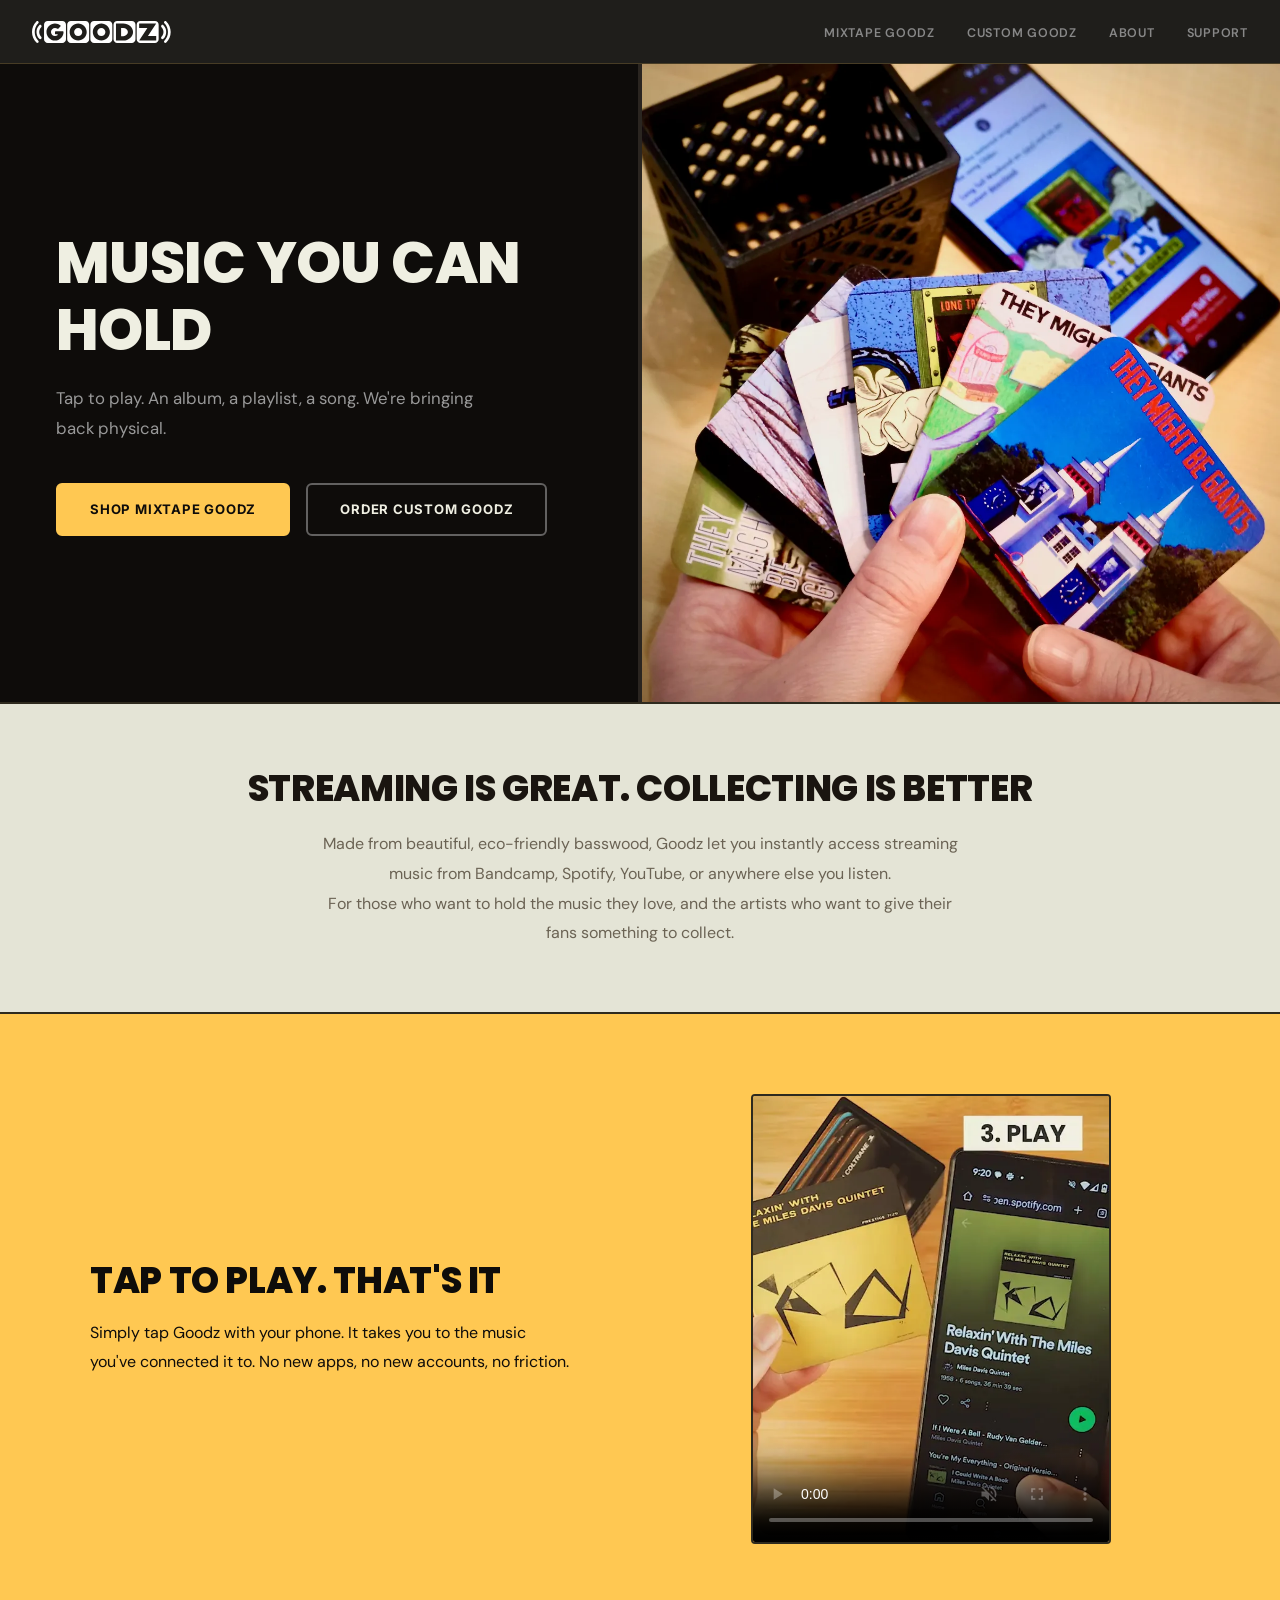
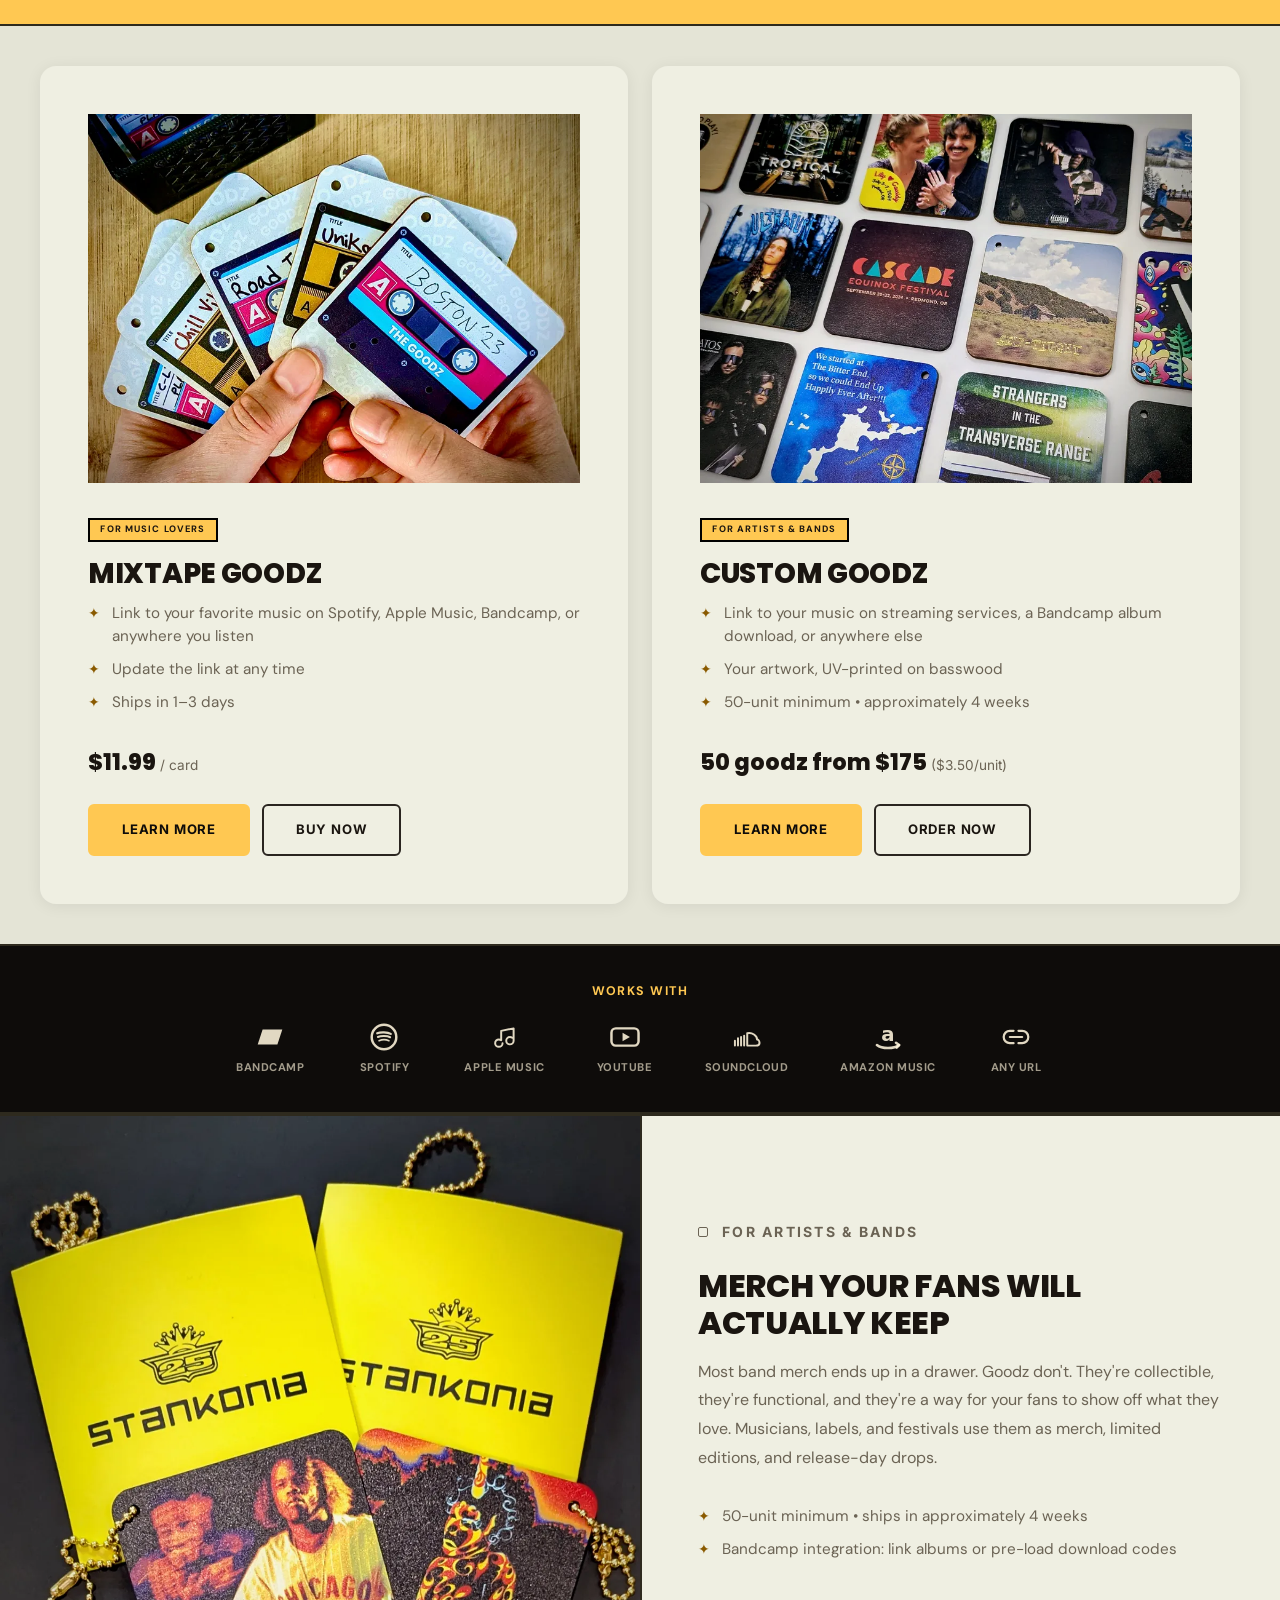
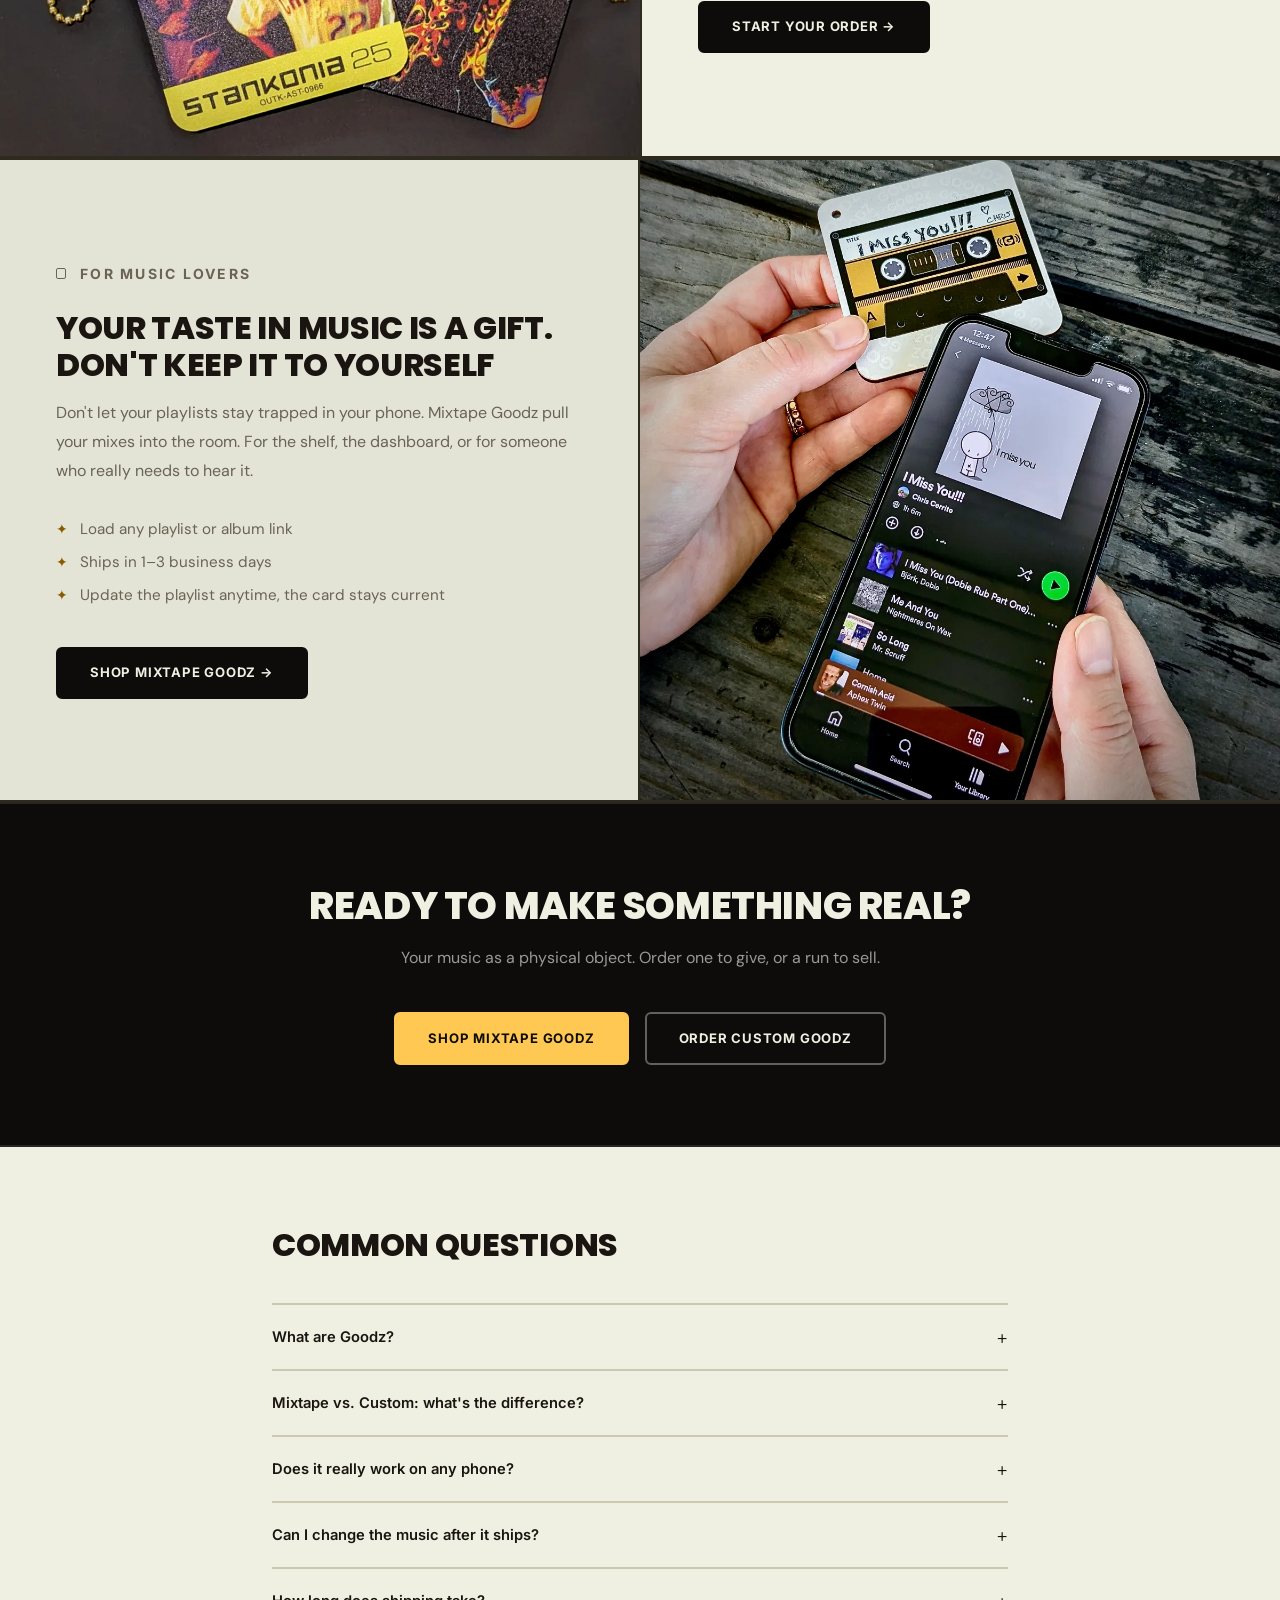
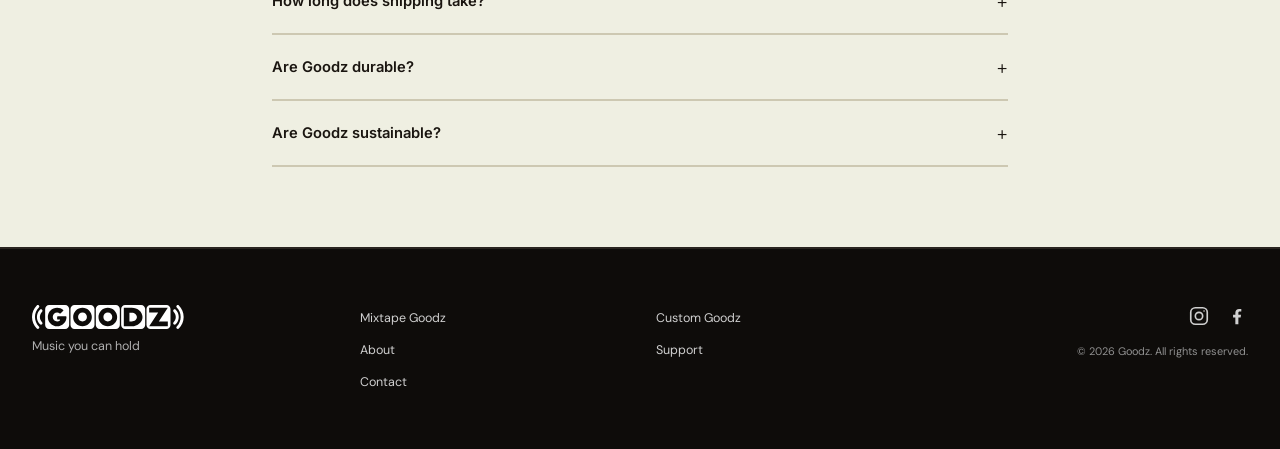
==== commit 0daa4217: "Apply Chris's June 2 site change requests (1, 4, 6, 7) - Logo: replace the ((GOODZ)) text wordmark w" ====
--- a/index.html
+++ b/index.html
@@ -77,7 +77,7 @@
 
 <!-- NAV -->
 <nav class="nav">
-  <a href="index.html" class="nav-logo">((GOODZ))</a>
+  <a href="index.html" class="nav-logo" aria-label="Goodz home"><img src="logos/goodz-wordmark-white.svg" alt="Goodz" width="139" height="22"></a>
   <ul class="nav-links">
     <li><a href="mixtape.html">Mixtape Goodz</a></li>
     <li><a href="custom.html">Custom Goodz</a></li>
@@ -201,6 +201,14 @@
           <path d="M14 10 C 18 9 22 12 22 15 C 23 15 24 16.3 24 17.8 C 24 19.45 22.66 20 21 20 L 14 20 Z" stroke="currentColor" stroke-width="1.6" fill="none" stroke-linejoin="round"/>
         </svg>
         <span>SoundCloud</span>
+      </div>
+      <div class="works-with-item" title="Amazon Music">
+        <svg width="32" height="32" viewBox="0 0 26 26" fill="none" aria-hidden="true">
+          <text x="13" y="16" font-family="system-ui, -apple-system, 'Helvetica Neue', Arial, sans-serif" font-weight="900" font-size="16" text-anchor="middle" fill="currentColor">a</text>
+          <path d="M4 19.5 C 8 22.8 18 22.8 22 19.5" stroke="currentColor" stroke-width="2.1" fill="none" stroke-linecap="round"/>
+          <path d="M19.5 17.7 L22 19.5 L20 21.6" stroke="currentColor" stroke-width="2.1" fill="none" stroke-linecap="round" stroke-linejoin="round"/>
+        </svg>
+        <span>Amazon Music</span>
       </div>
       <div class="works-with-item" title="Any URL">
         <svg width="32" height="32" viewBox="0 0 26 26" fill="none" aria-hidden="true">
@@ -287,12 +295,22 @@
     <button class="faq-q" onclick="toggleFaq(this)">How long does shipping take? <span class="icon">+</span></button>
     <div class="faq-a">Mixtape Goodz ship in 1–3 business days. Custom Goodz take approximately 4 weeks from artwork approval to delivery.</div>
   </div>
+
+  <div class="faq-item">
+    <button class="faq-q" onclick="toggleFaq(this)">Are Goodz durable? <span class="icon">+</span></button>
+    <div class="faq-a">Yes. Goodz are made from solid basswood, not cardboard, with your artwork UV-printed and sealed into the surface so it won't peel or fade. The NFC chip is embedded inside the wood, so there's nothing to scratch off or wear out. Made to last.</div>
+  </div>
+
+  <div class="faq-item">
+    <button class="faq-q" onclick="toggleFaq(this)">Are Goodz sustainable? <span class="icon">+</span></button>
+    <div class="faq-a">Yes. Goodz are made from basswood, a fast-growing renewable wood, with no plastic and no batteries. The chip is a tiny passive NFC tag that needs no power. A keepsake fans hold onto, not disposable merch.</div>
+  </div>
 </div>
 
 <!-- FOOTER -->
 <footer>
   <div>
-    <div class="footer-logo">((GOODZ))</div>
+    <div class="footer-logo"><img src="logos/goodz-wordmark-white.svg" alt="Goodz" width="152" height="24"></div>
     <div class="footer-tagline">Music you can hold</div>
   </div>
   <ul class="footer-links">
--- a/style.css
+++ b/style.css
@@ -49,11 +49,13 @@
 }
 
 .nav-logo {
-  font-family: 'Poppins', sans-serif;
-  font-weight: 800;
-  font-size: 1.1rem;
-  letter-spacing: 0.04em;
-  color: var(--white);
+  display: inline-flex;
+  align-items: center;
+}
+.nav-logo img {
+  height: 22px;
+  width: auto;
+  display: block;
 }
 
 .nav-links {
@@ -844,11 +846,12 @@
 }
 
 .footer-logo {
-  font-family: 'Poppins', sans-serif;
-  font-weight: 800;
-  font-size: 1.1rem;
   margin-bottom: 0.5rem;
-  letter-spacing: 0.04em;
+}
+.footer-logo img {
+  height: 24px;
+  width: auto;
+  display: block;
 }
 
 .footer-tagline { font-size: 0.78rem; color: #b0b0b0; }
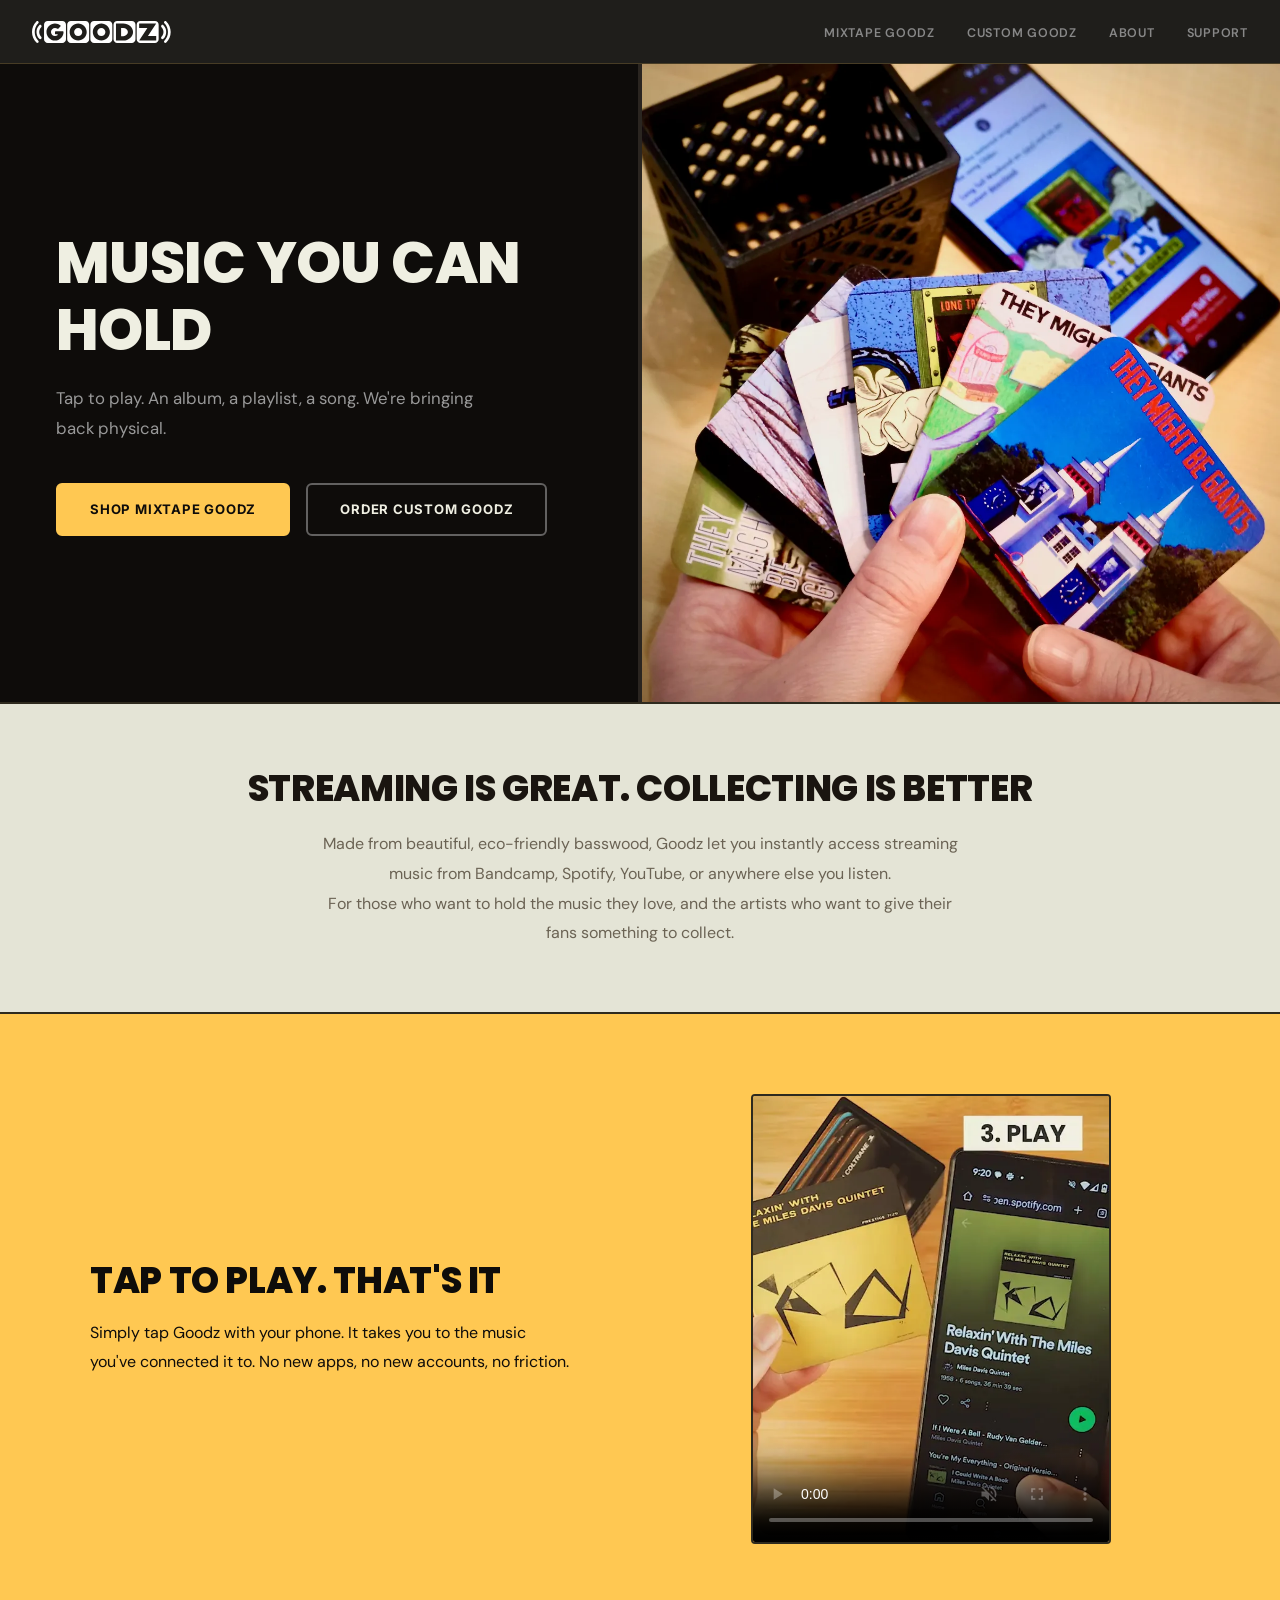
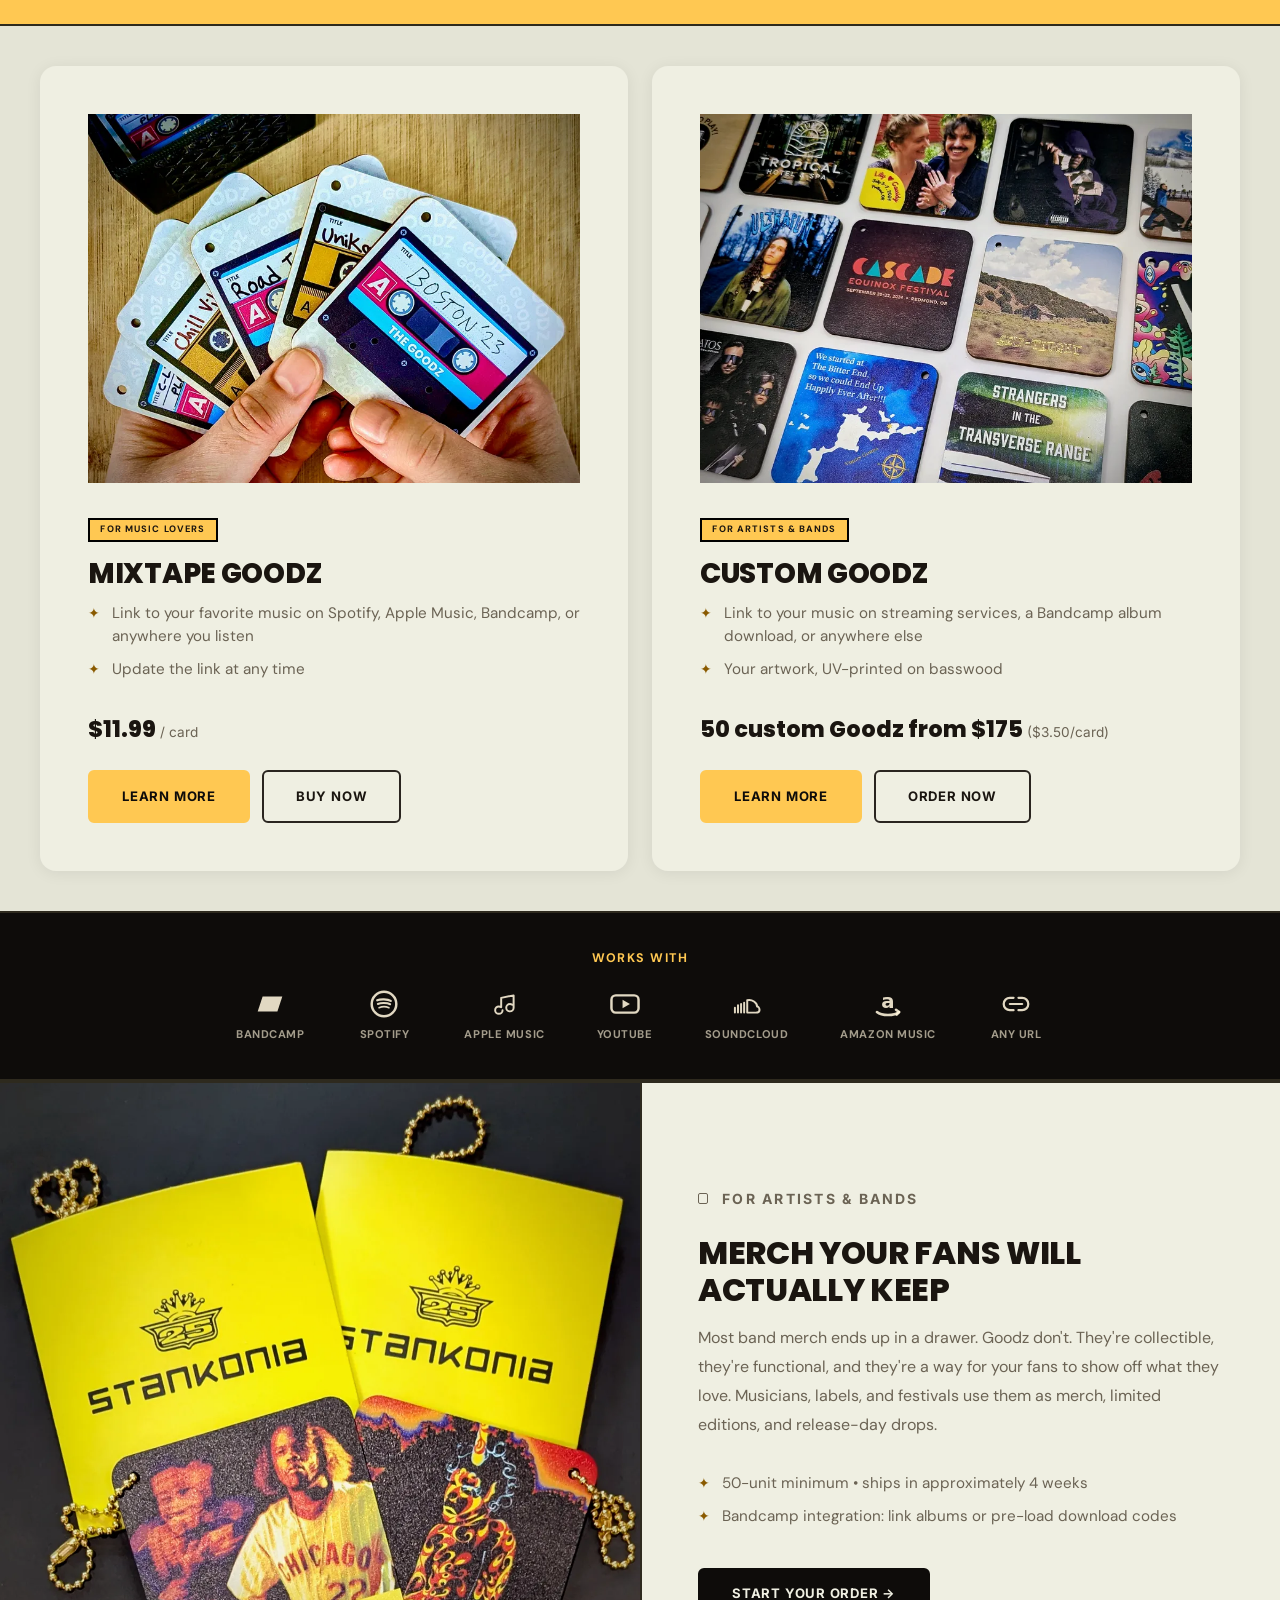
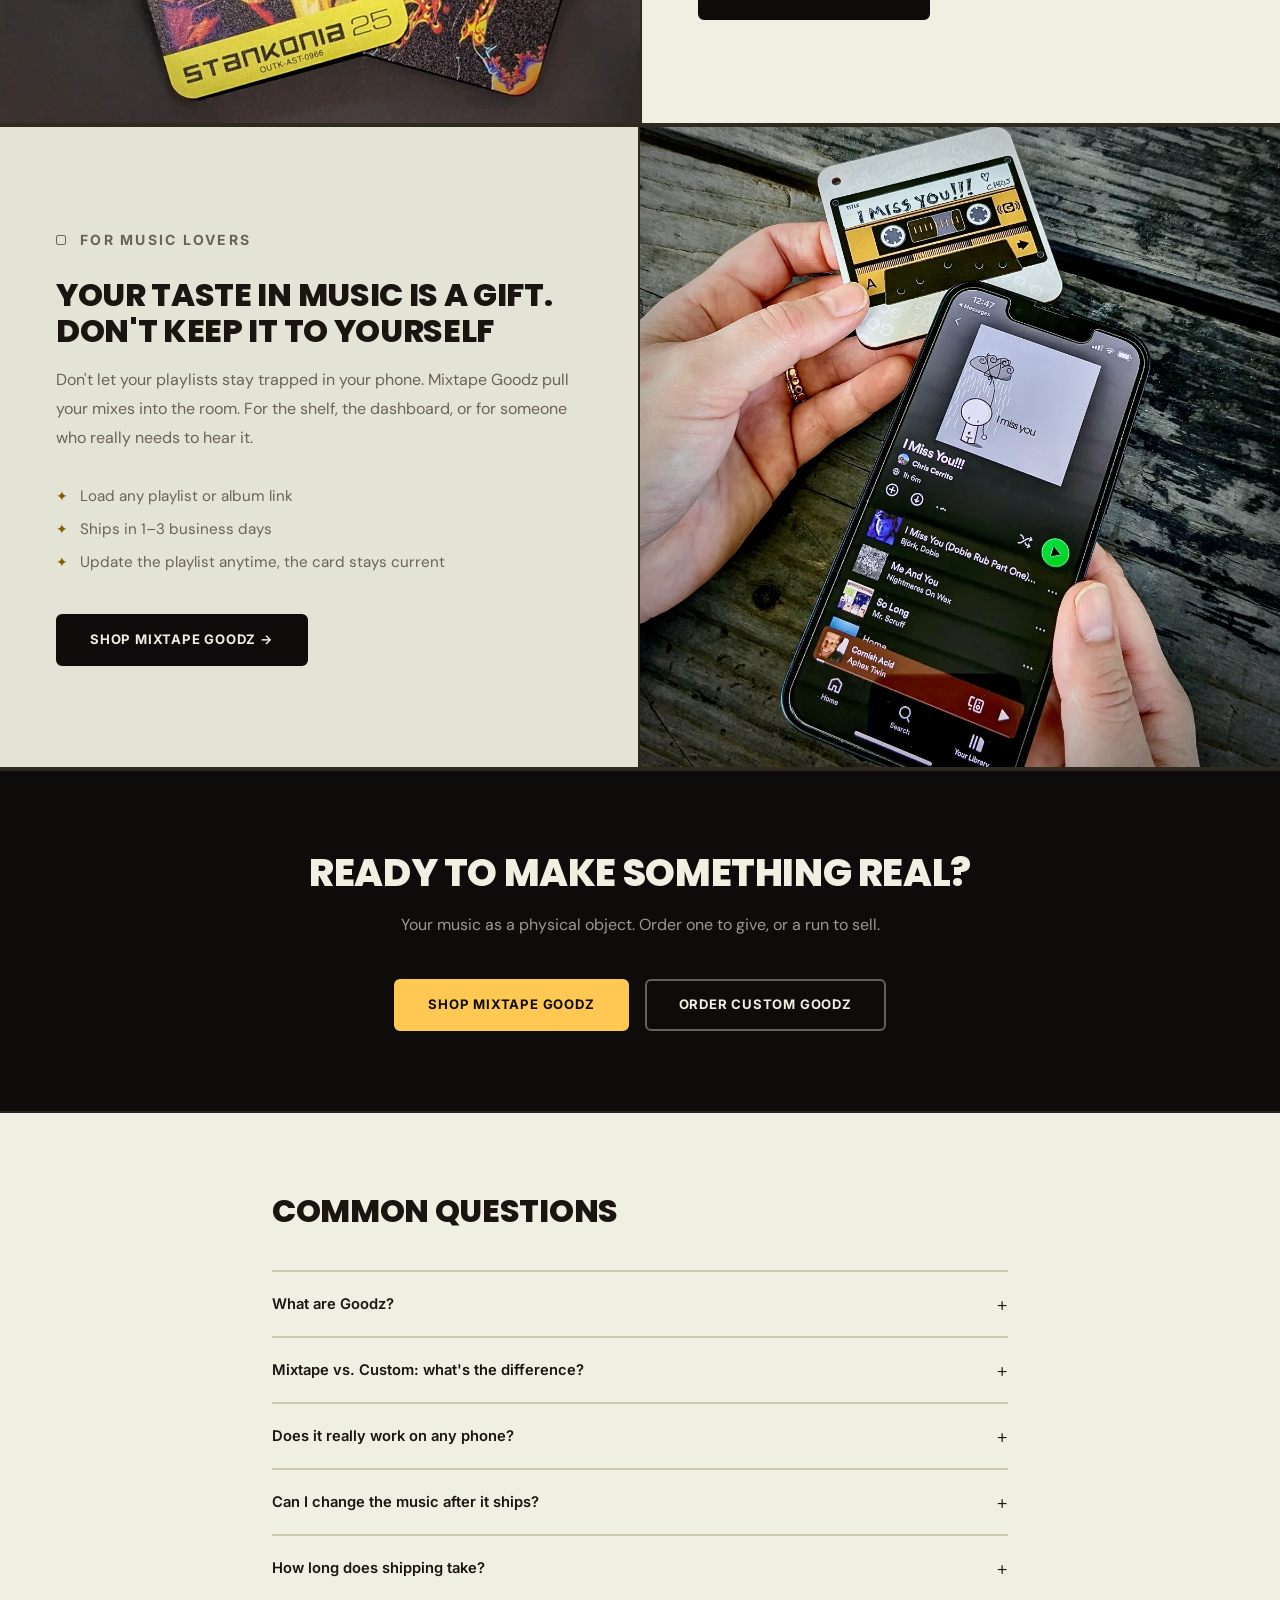
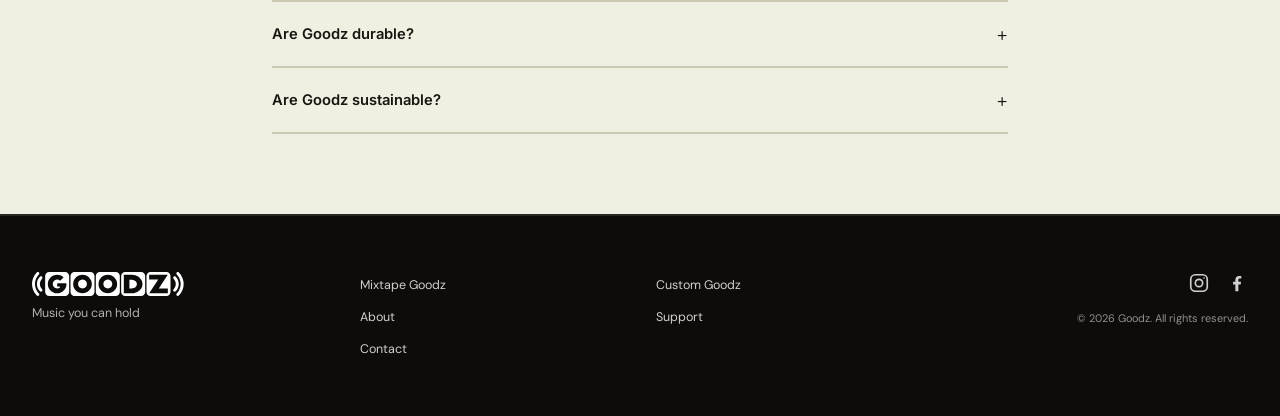
==== commit 1b74728c: "Homepage product cards: trim 3rd bullets, tweak custom price line - Mixtape card: drop the "Ships in" ====
--- a/index.html
+++ b/index.html
@@ -135,7 +135,6 @@
     <ul class="usp-list">
       <li>Link to your favorite music on Spotify, Apple Music, Bandcamp, or anywhere you listen</li>
       <li>Update the link at any time</li>
-      <li>Ships in 1–3 days</li>
     </ul>
     <div class="product-price">$11.99 <span>/ card</span></div>
     <div class="btn-group">
@@ -152,9 +151,8 @@
     <ul class="usp-list">
       <li>Link to your music on streaming services, a Bandcamp album download, or anywhere else</li>
       <li>Your artwork, UV-printed on basswood</li>
-      <li>50-unit minimum • approximately 4 weeks</li>
     </ul>
-    <div class="product-price">50 goodz from $175 <span>($3.50/unit)</span></div>
+    <div class="product-price">50 custom Goodz from $175 <span>($3.50/card)</span></div>
     <div class="btn-group">
       <a href="custom.html" class="btn btn-amber">Learn more</a>
       <a href="order.html" class="btn btn-outline">Order now</a>
@@ -317,7 +315,7 @@
     <li><a href="mixtape.html">Mixtape Goodz</a></li>
     <li><a href="custom.html">Custom Goodz</a></li>
     <li><a href="about.html">About</a></li>    <li><a href="support.html">Support</a></li>
-    <li><a href="https://www.getthegoodz.com/contact">Contact</a></li>
+    <li><a href="contact.html">Contact</a></li>
   </ul>
   <div class="footer-right">
     <div class="footer-social">
--- a/style-warm.css
+++ b/style-warm.css
@@ -203,3 +203,20 @@
     border-bottom: 1px solid var(--border-inner) !important;
   }
 }
+
+/* ── COLLAPSE DOUBLED SECTION DIVIDERS ──
+   Full-bleed bands each draw a 2px border-top AND border-bottom. Where two
+   bands sit directly adjacent, the upper one's bottom and the lower one's top
+   stack into a 4px double line. Drop the LOWER band's top border at each such
+   seam so the divider is a single 2px line carried by the upper band's bottom.
+   (video-section and tap-section already omit their top border for this reason;
+   these rules extend the same fix to compat-bar / cred-bar / cta-band.)
+   Seams covered: index compat→cta; custom video→compat, tap→cred,
+   product-detail→cta; mixtape tap→compat. */
+.compat-bar + .cta-band,
+.product-detail + .cta-band,
+.video-section + .compat-bar,
+.tap-section + .compat-bar,
+.tap-section + .cred-bar {
+  border-top: none;
+}
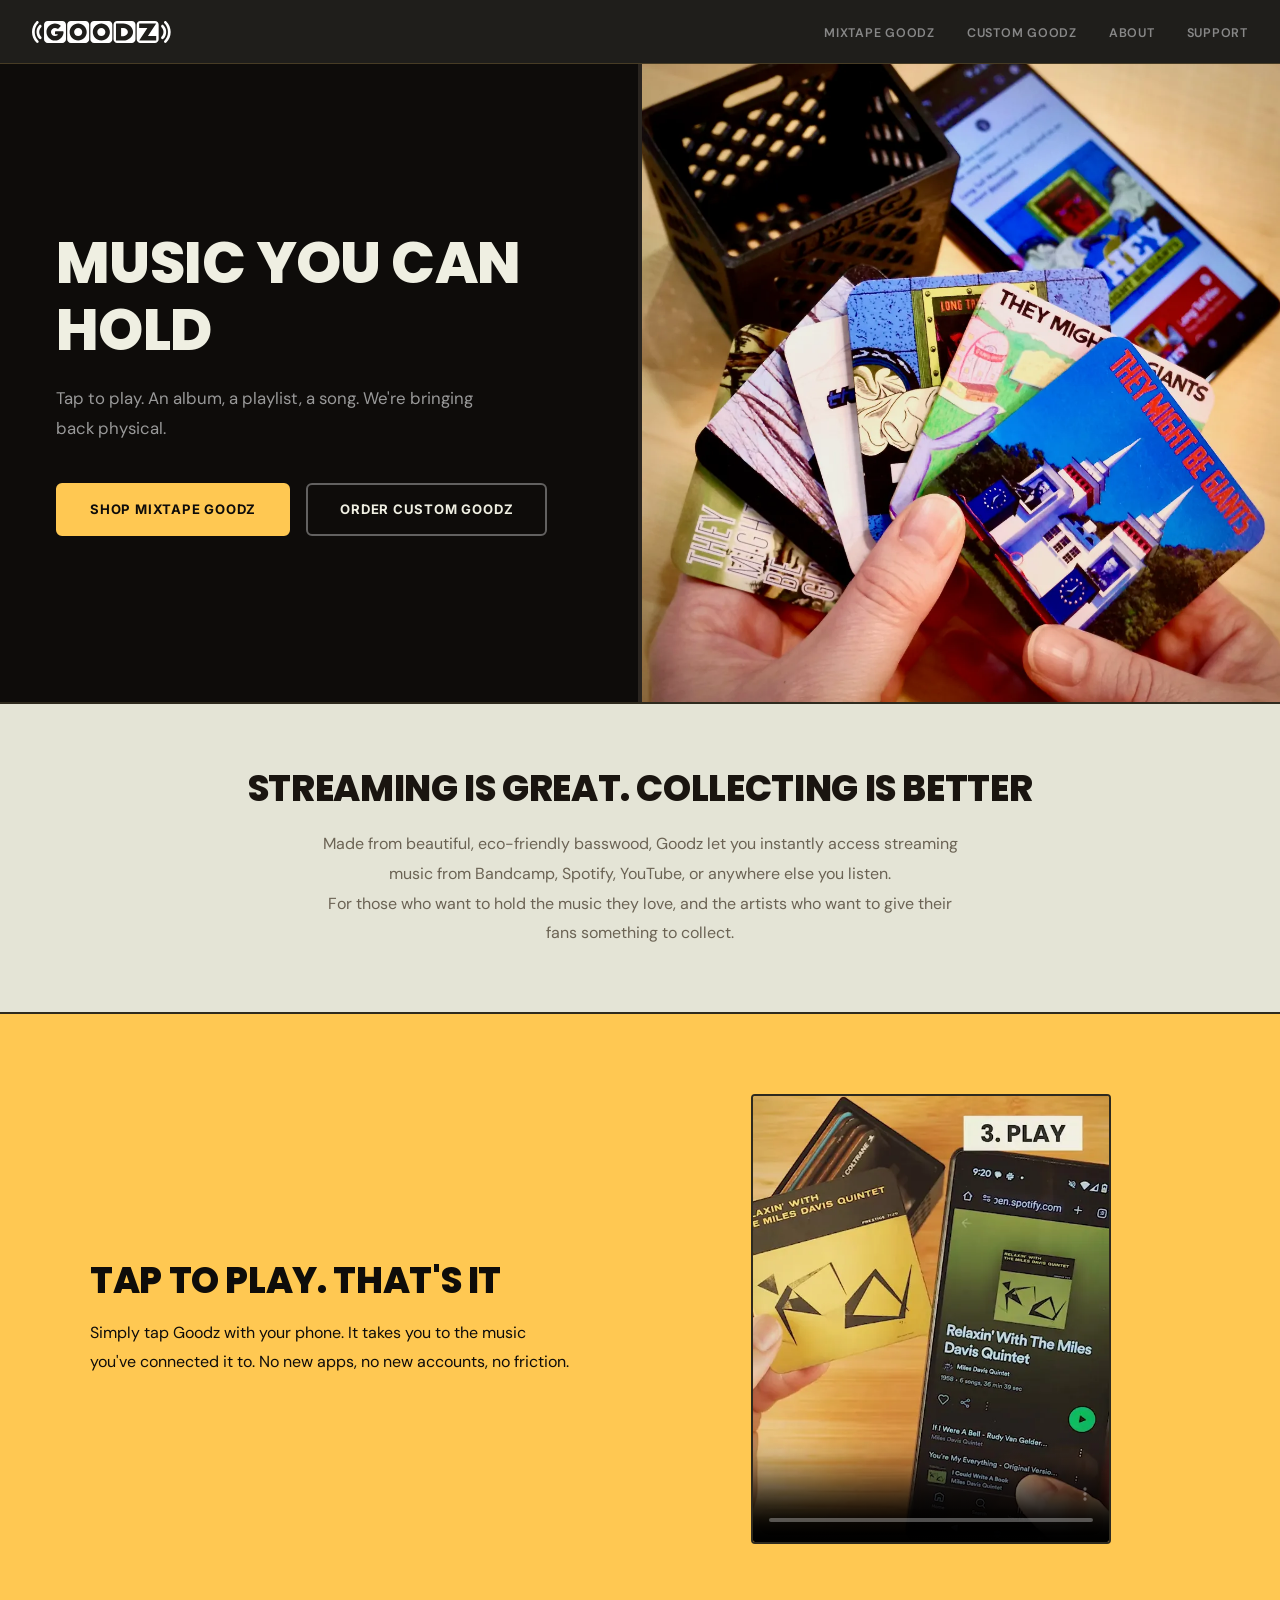
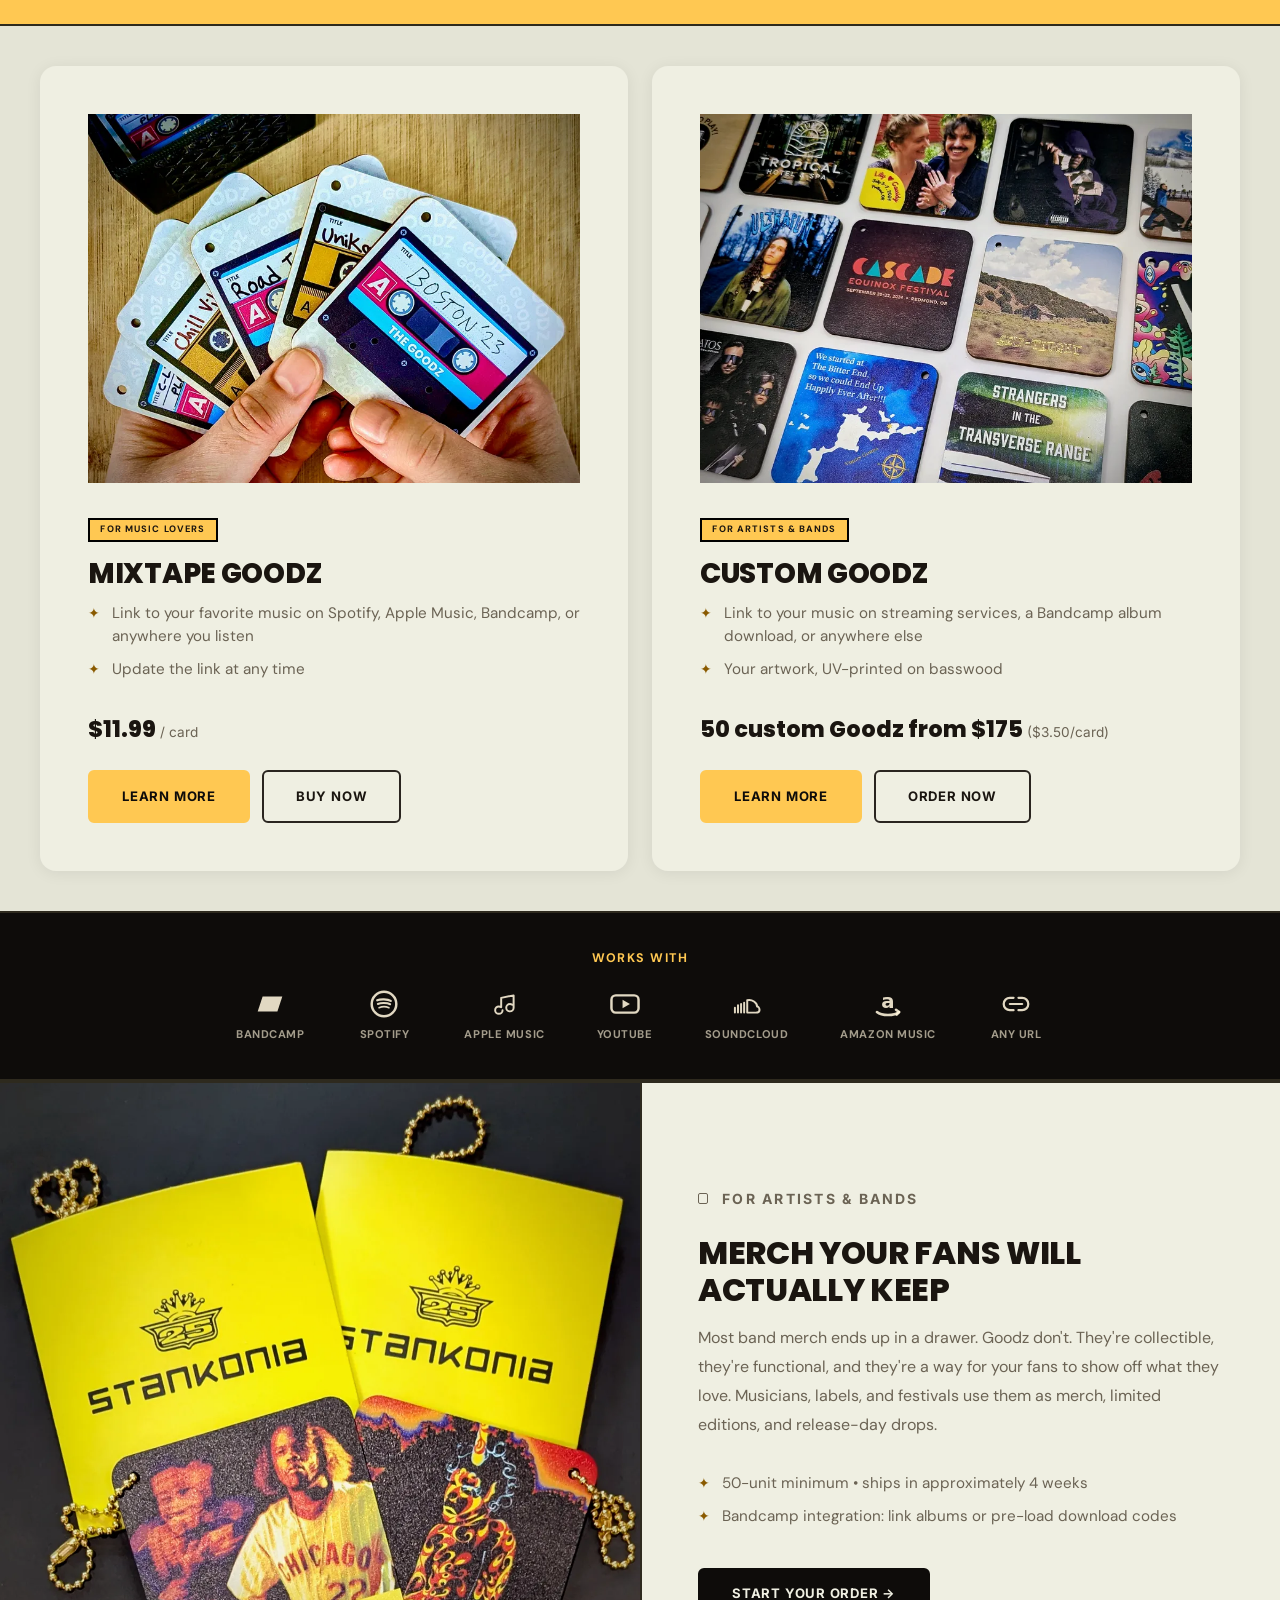
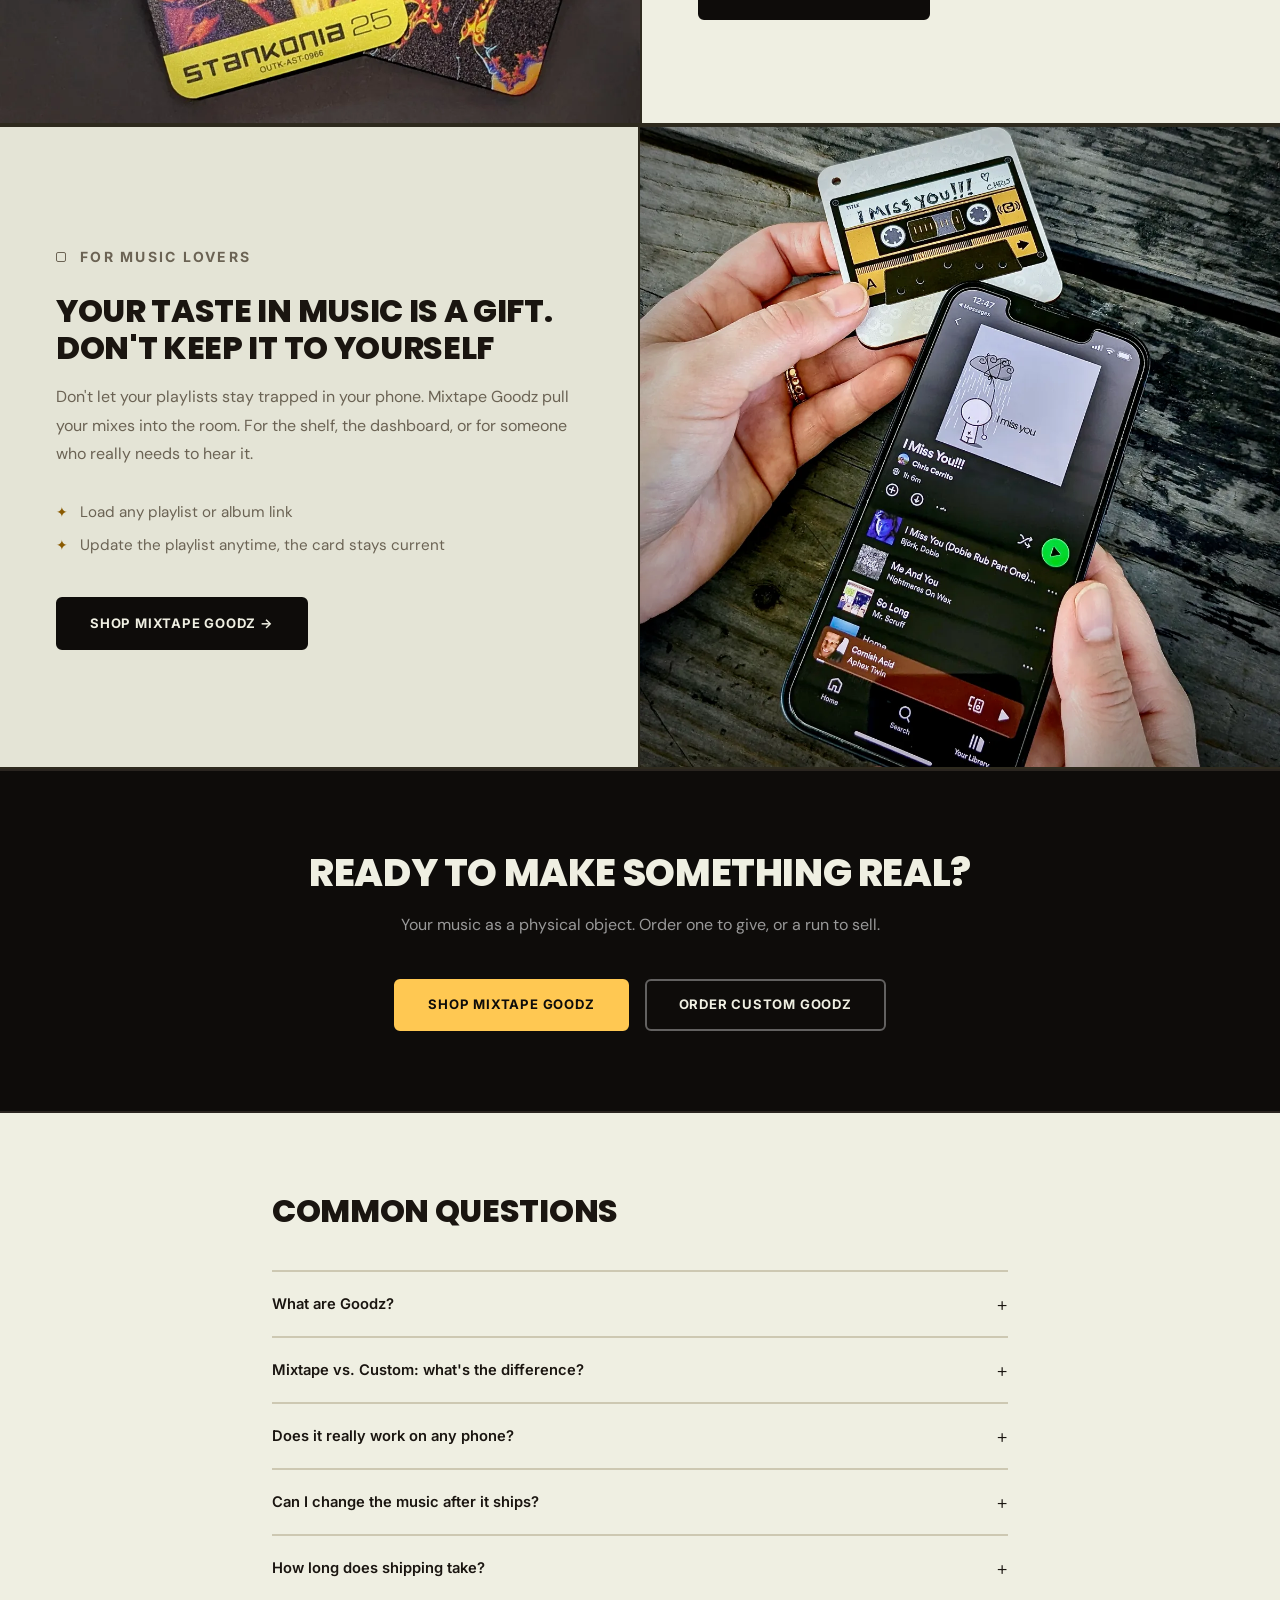
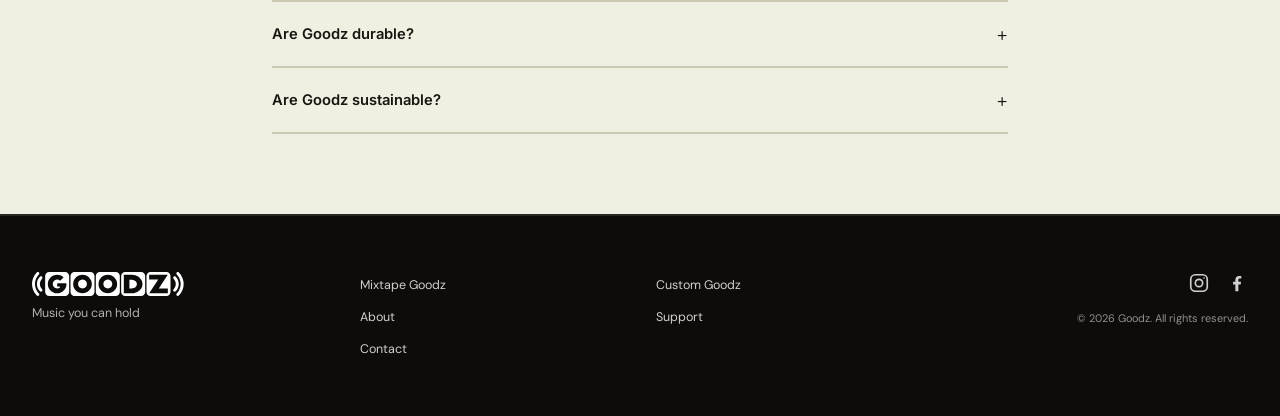
==== commit 440785fc: "Remove ship-time bullets/eyebrow from Mixtape sections - Homepage "For Music Lovers" split: drop the" ====
--- a/index.html
+++ b/index.html
@@ -245,7 +245,6 @@
     <p>Don't let your playlists stay trapped in your phone. Mixtape Goodz pull your mixes into the room. For the shelf, the dashboard, or for someone who really needs to hear it.</p>
     <ul class="usp-list" style="margin-top:0.5rem;">
       <li>Load any playlist or album link</li>
-      <li>Ships in 1–3 business days</li>
       <li>Update the playlist anytime, the card stays current</li>
     </ul>
     <a href="mixtape.html" class="btn btn-black" style="align-self:flex-start;margin-top:0.5rem;">Shop Mixtape Goodz →</a>
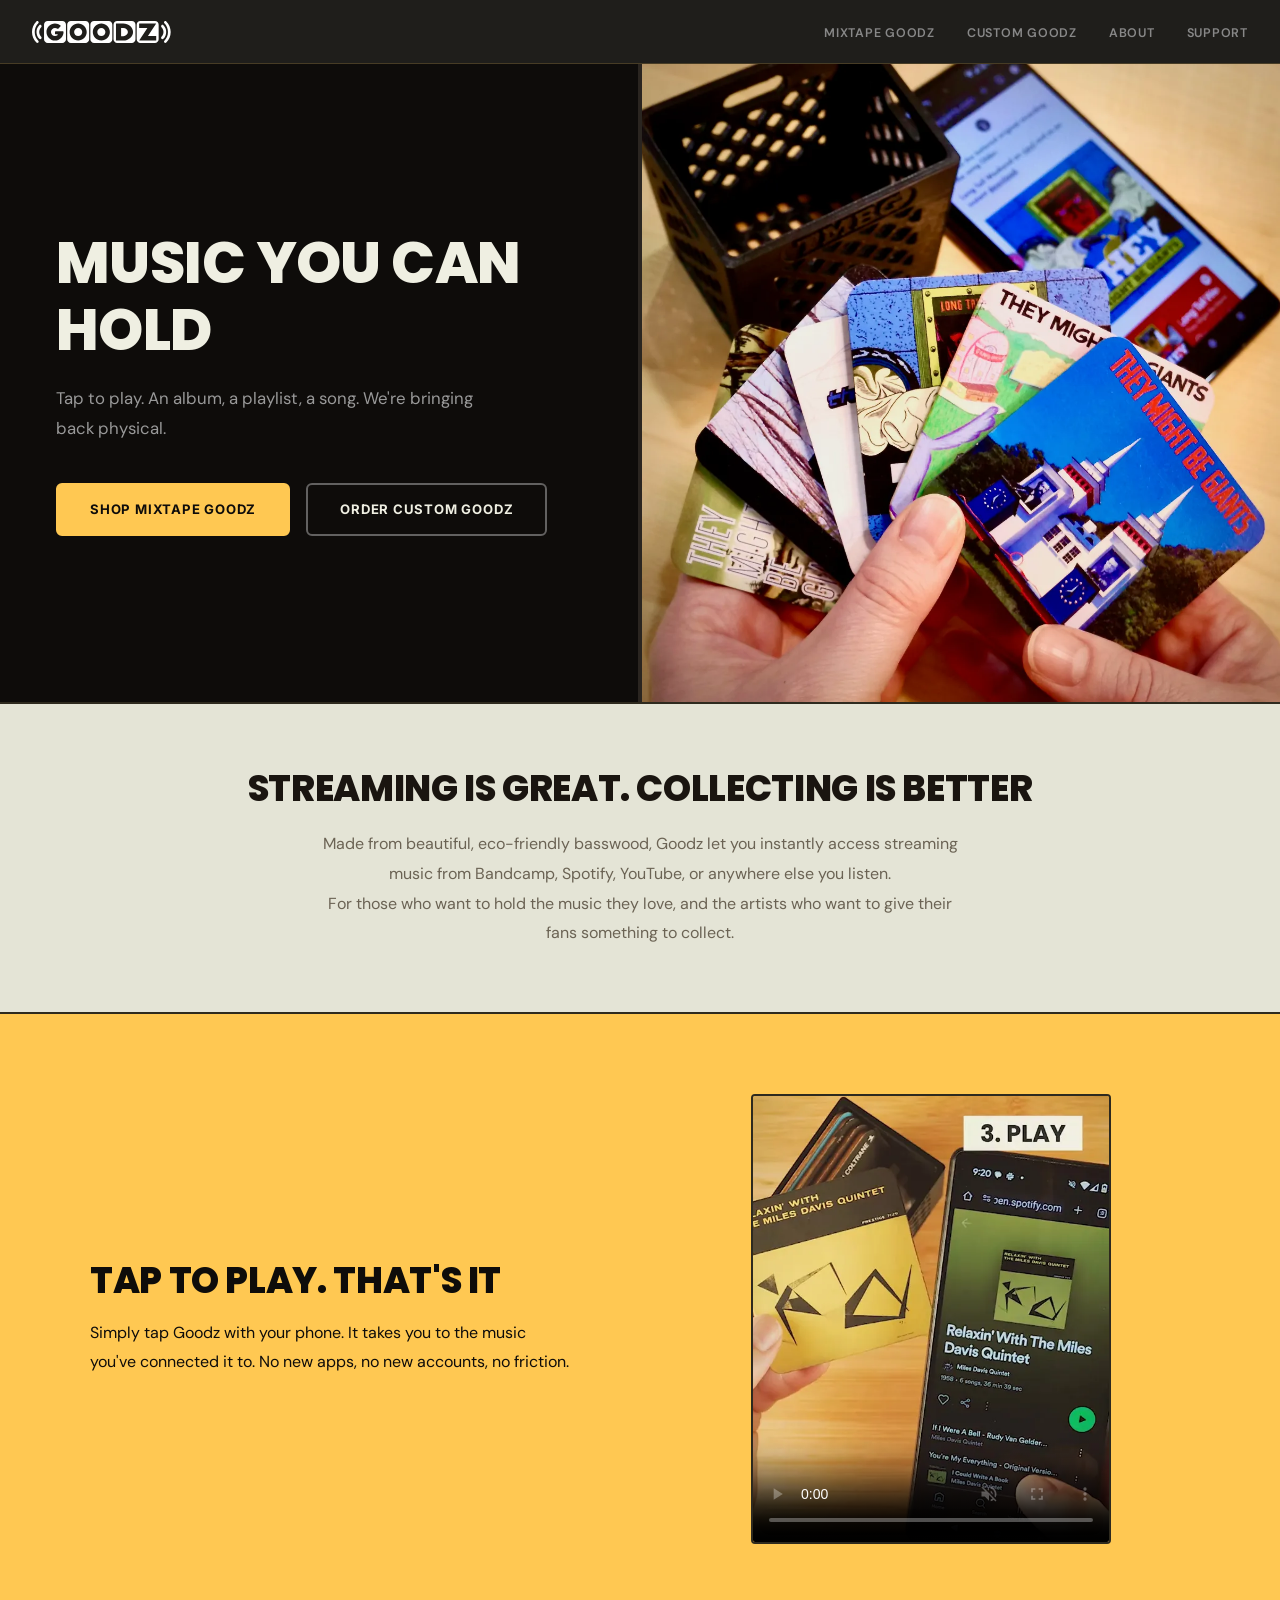
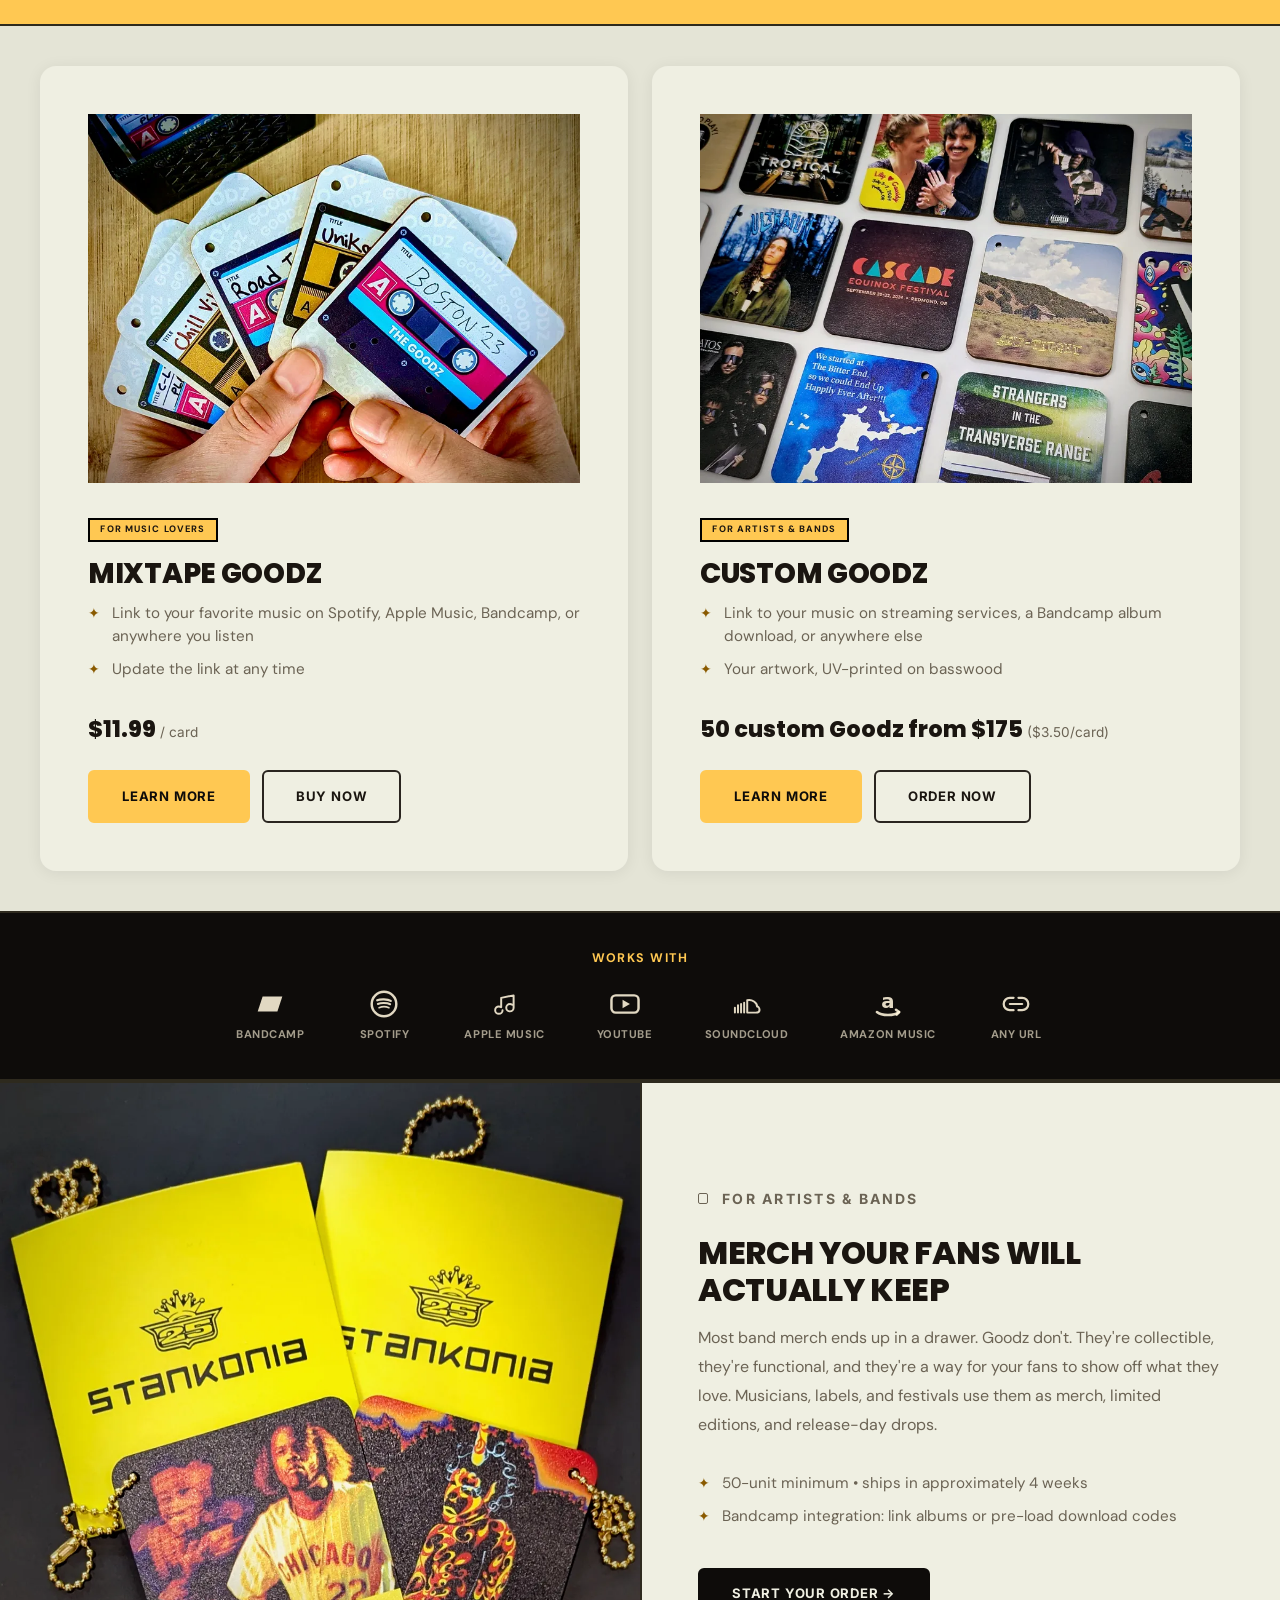
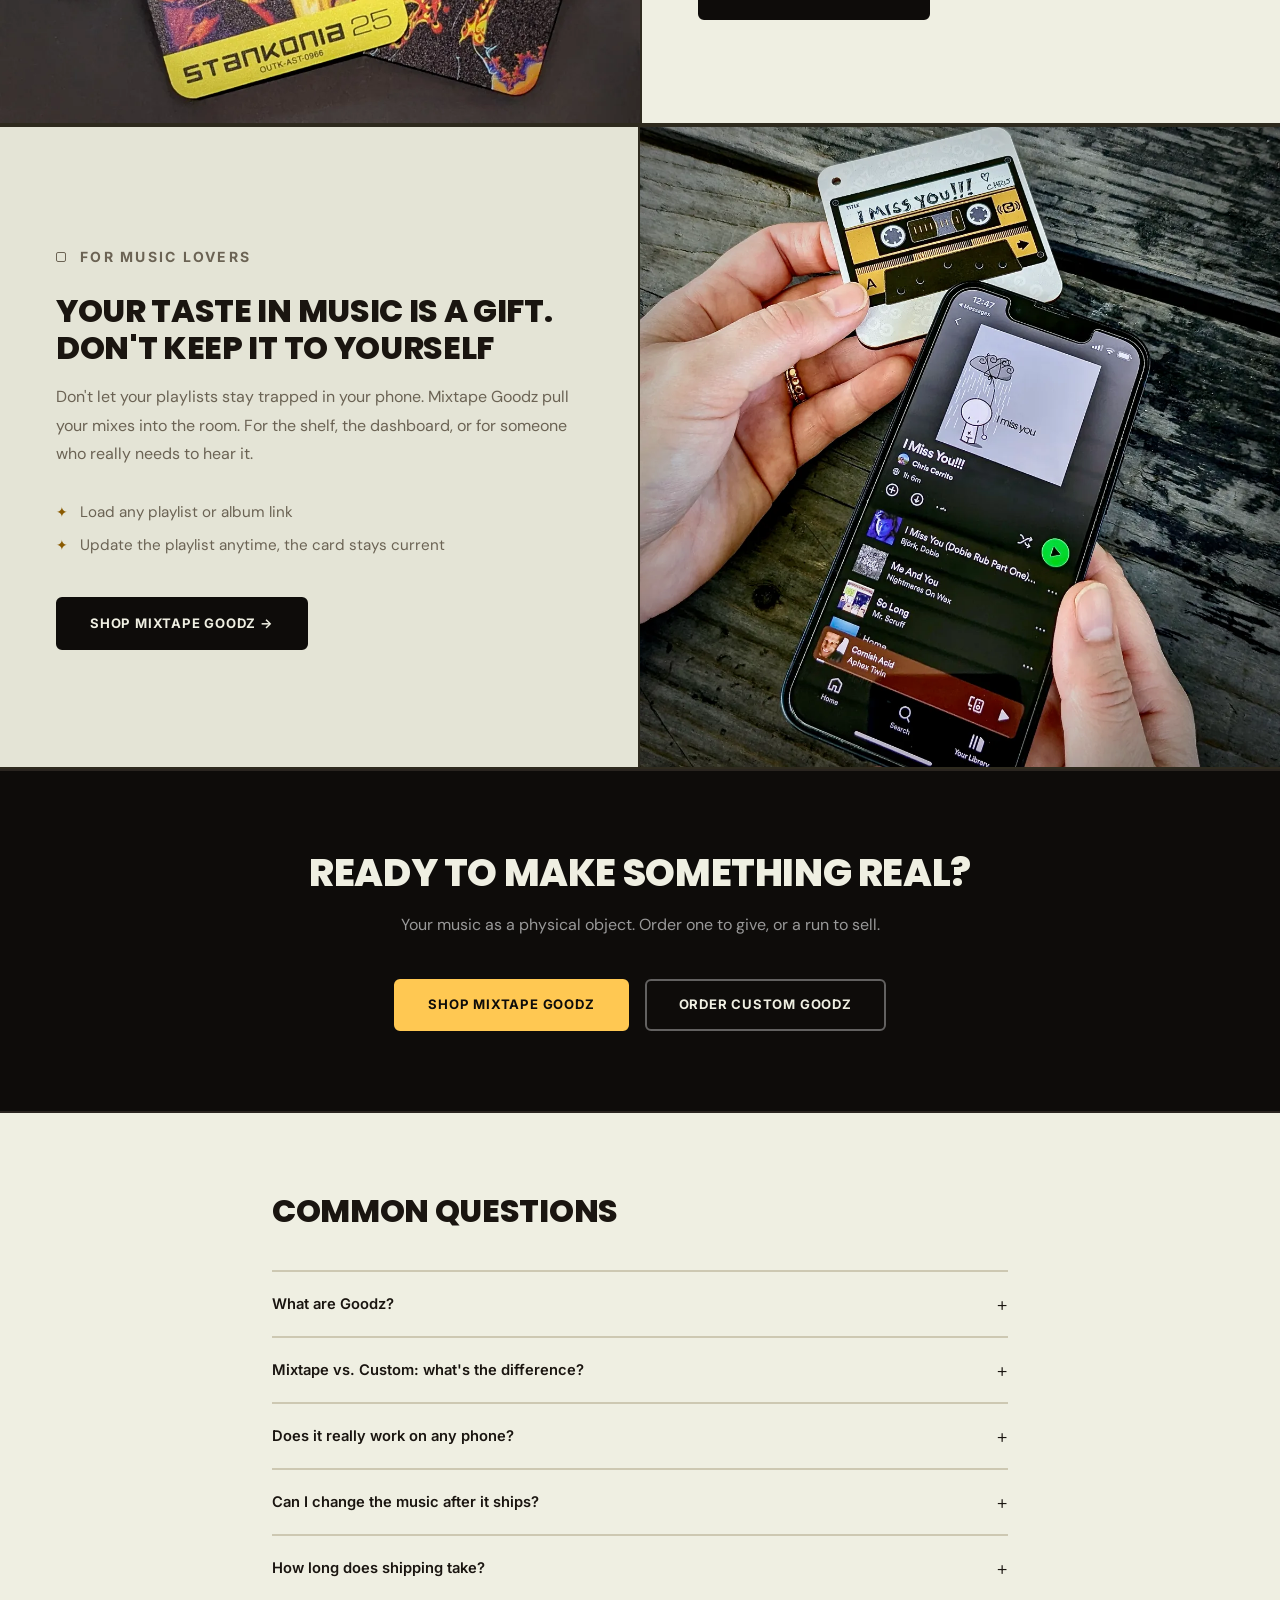
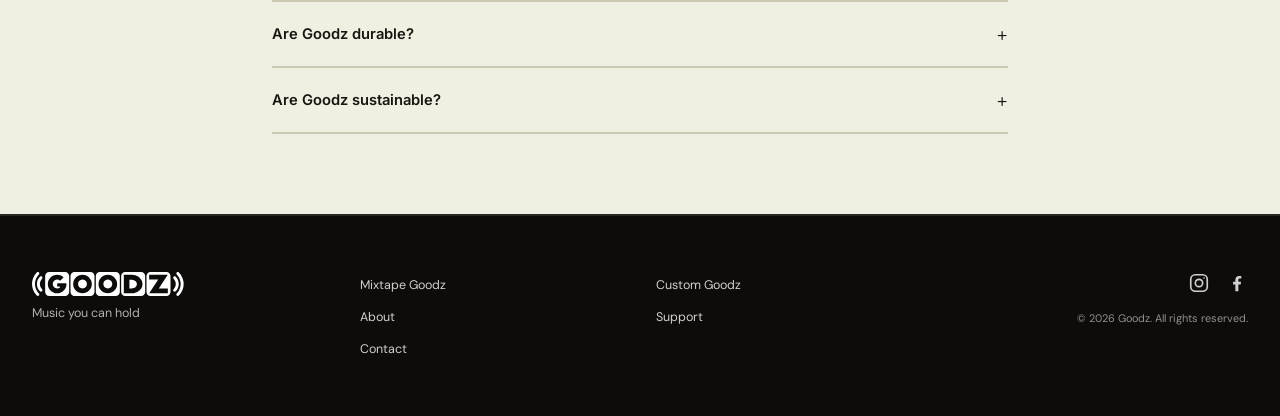
==== commit 7cc14181: "Remove remaining Mixtape 1–3 day ship-time mentions - Mixtape page: drop "Ships in 1–3 business days" ====
--- a/index.html
+++ b/index.html
@@ -290,7 +290,7 @@
 
   <div class="faq-item">
     <button class="faq-q" onclick="toggleFaq(this)">How long does shipping take? <span class="icon">+</span></button>
-    <div class="faq-a">Mixtape Goodz ship in 1–3 business days. Custom Goodz take approximately 4 weeks from artwork approval to delivery.</div>
+    <div class="faq-a">Custom Goodz take approximately 4 weeks from artwork approval to delivery.</div>
   </div>
 
   <div class="faq-item">
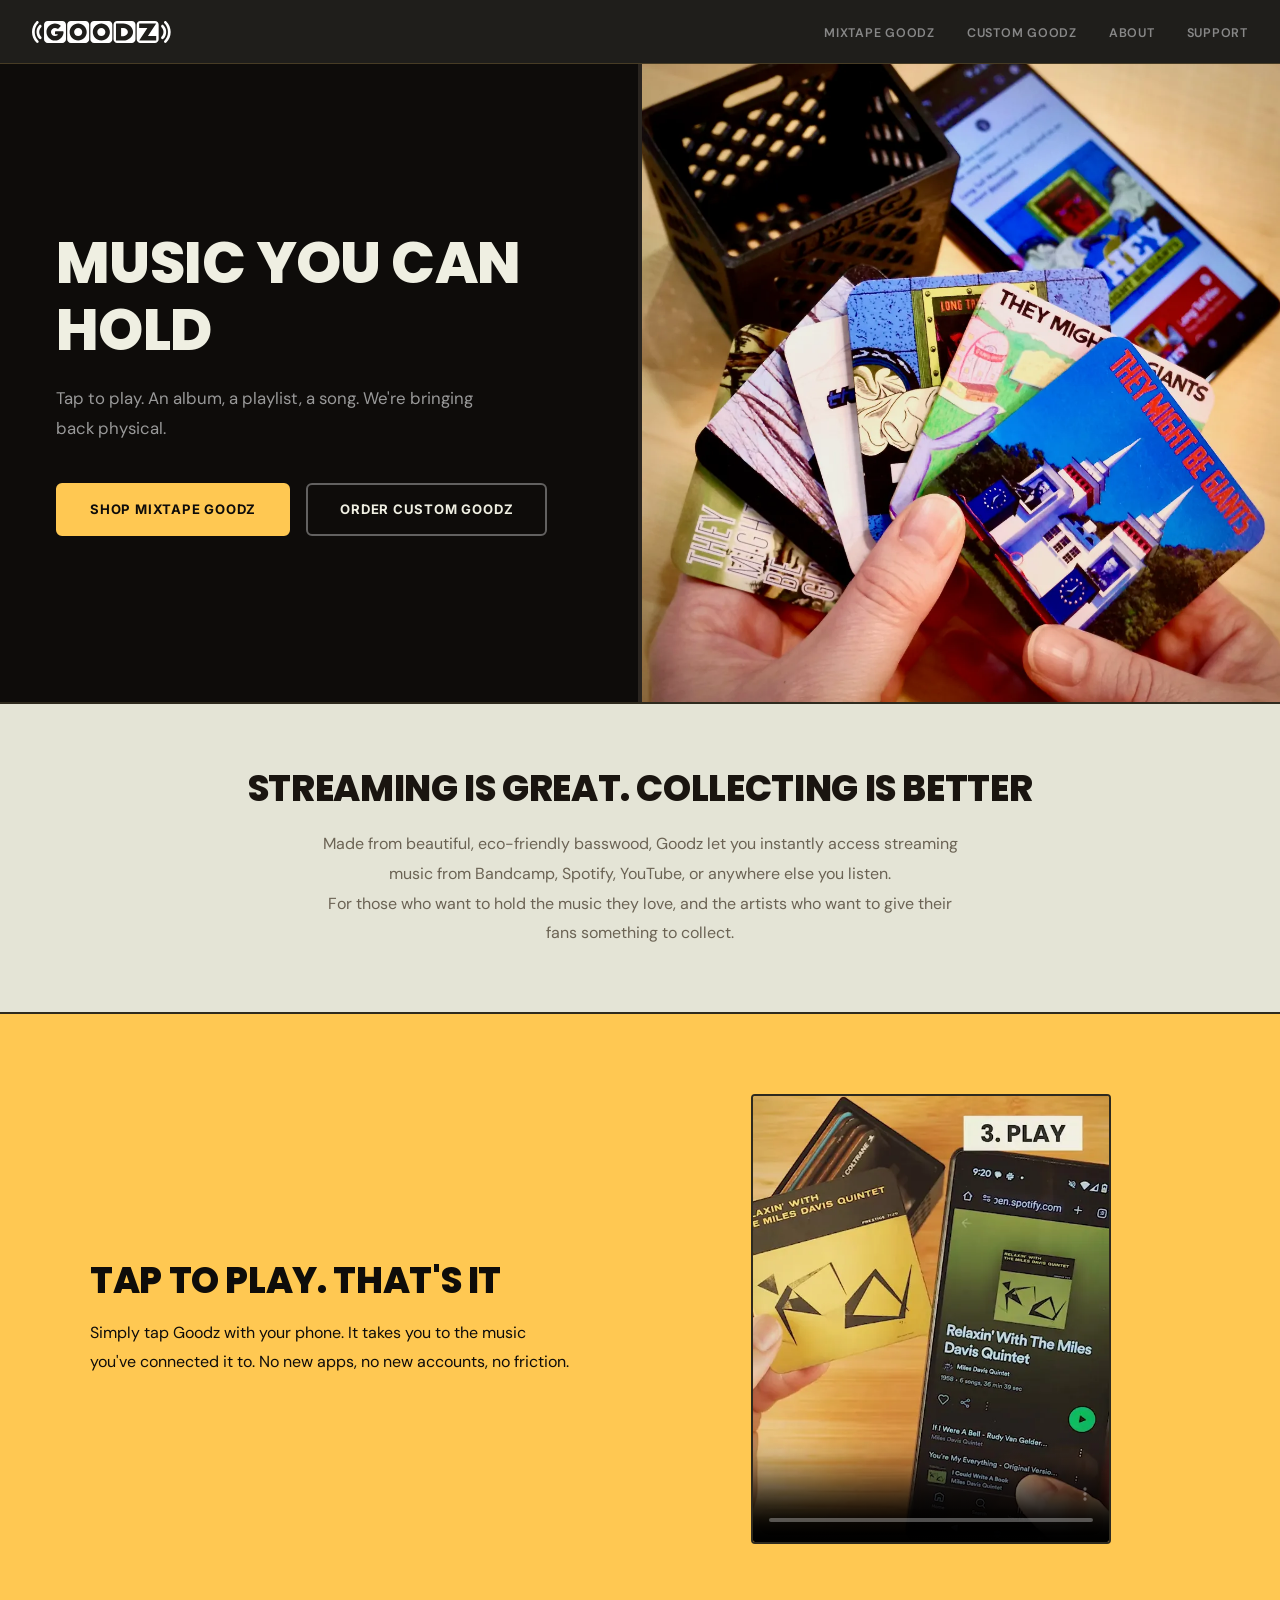
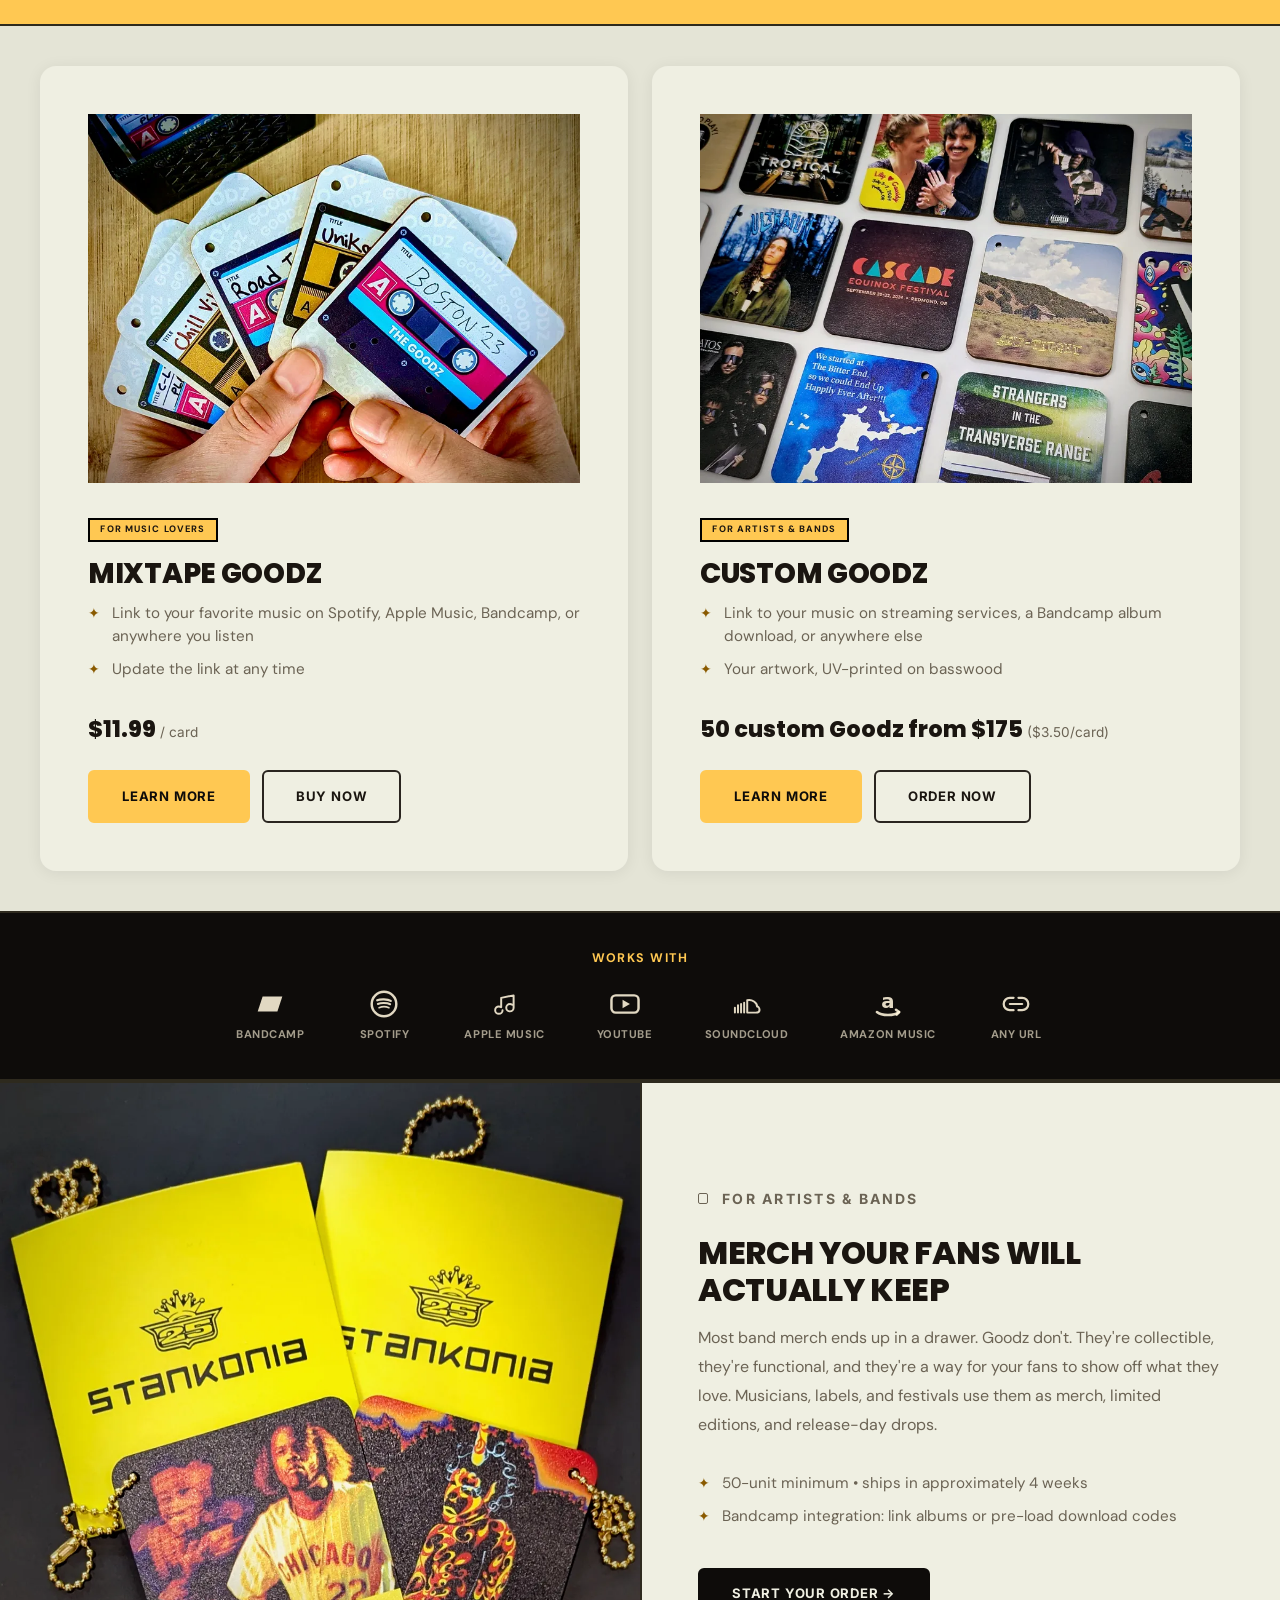
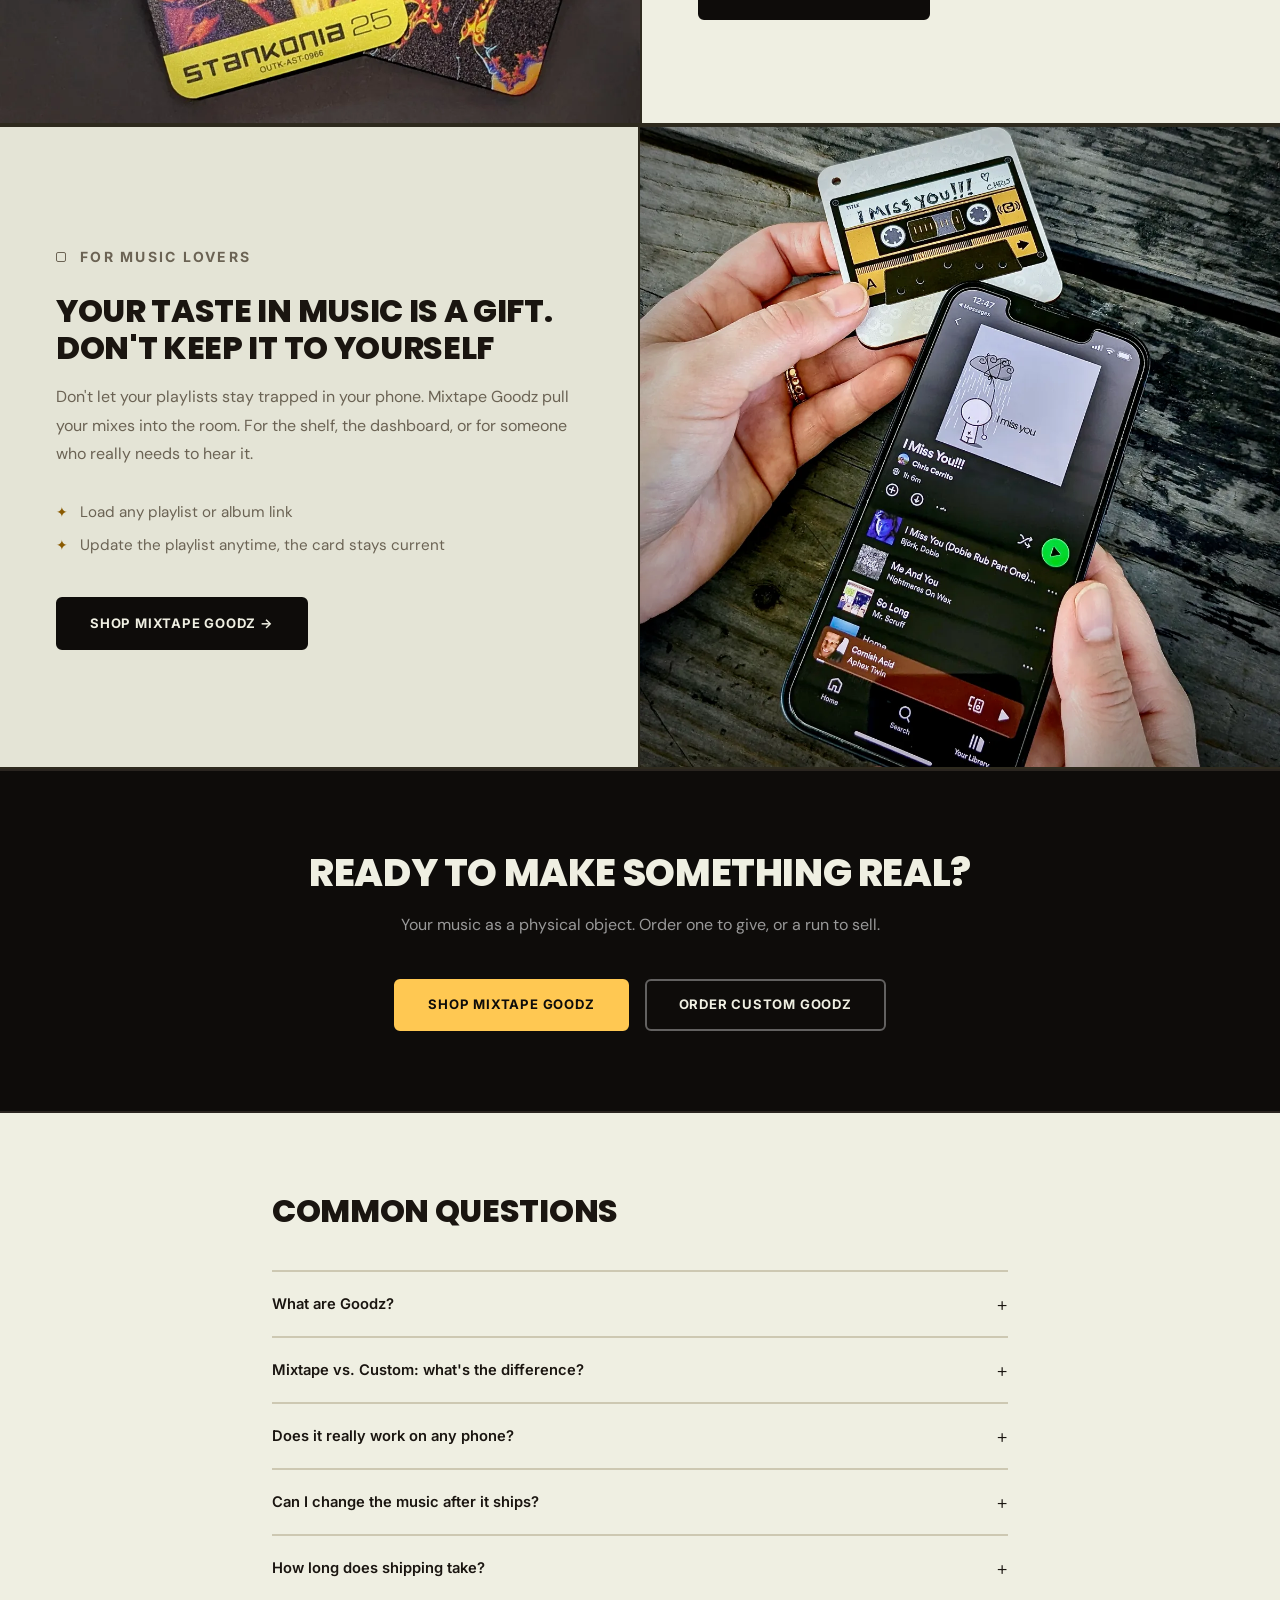
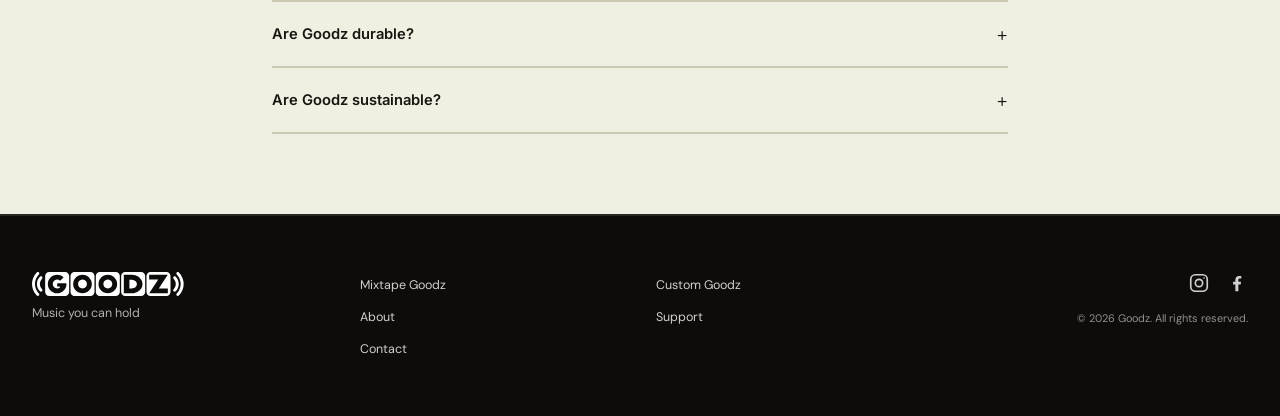
==== commit b1167b9d: "FAQ: add non-specific Mixtape ship line back to shipping question "How long does shipping take?" now" ====
--- a/index.html
+++ b/index.html
@@ -290,7 +290,7 @@
 
   <div class="faq-item">
     <button class="faq-q" onclick="toggleFaq(this)">How long does shipping take? <span class="icon">+</span></button>
-    <div class="faq-a">Custom Goodz take approximately 4 weeks from artwork approval to delivery.</div>
+    <div class="faq-a">Mixtape Goodz ship soon after you order. Custom Goodz take approximately 4 weeks from artwork approval to delivery.</div>
   </div>
 
   <div class="faq-item">
